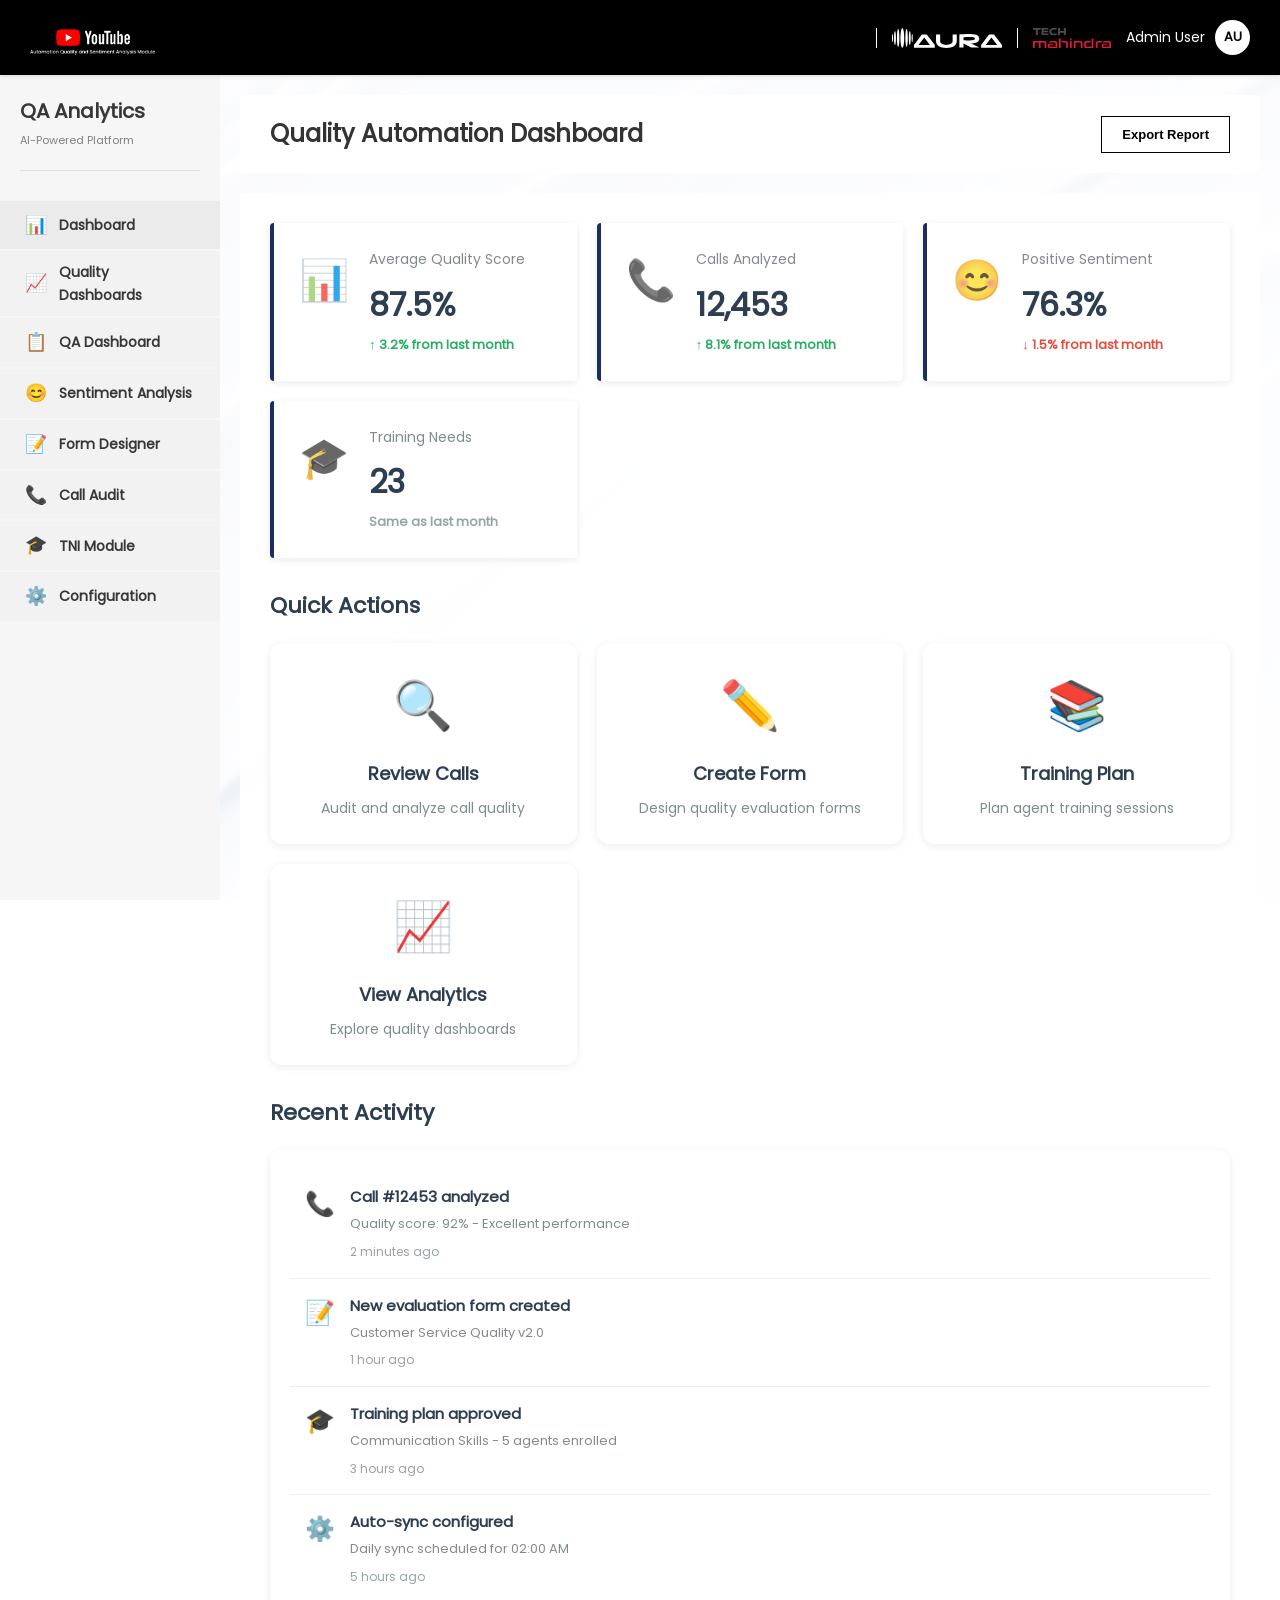
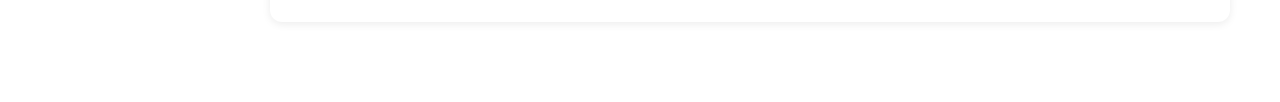
==== index.html @ 88ea4d26 "Add QA Dashboard HTML page with 4 dashboard images and update navigation Co-authored-by: livesid44 <" ====
<!DOCTYPE html>
<html lang="en">
<head>
    <meta charset="UTF-8">
    <meta name="viewport" content="width=device-width, initial-scale=1.0">
    <title>Quality Automation - AI Analytics Platform</title>
    <link rel="stylesheet" href="css/styles.css">
</head>
<body>
    <div class="container">
        <!-- Sidebar Navigation -->
        <aside class="sidebar">
            <div class="logo">
                <h2>QA Analytics</h2>
                <p>AI-Powered Platform</p>
            </div>
            <nav class="nav-menu">
                <a href="index.html" class="nav-item active">
                    <span class="icon">📊</span>
                    <span>Dashboard</span>
                </a>
                <a href="dashboards.html" class="nav-item">
                    <span class="icon">📈</span>
                    <span>Quality Dashboards</span>
                </a>
                <a href="qa-dashboard.html" class="nav-item">
                    <span class="icon">📋</span>
                    <span>QA Dashboard</span>
                </a>
                <a href="sentiment-analysis.html" class="nav-item">
                    <span class="icon">😊</span>
                    <span>Sentiment Analysis</span>
                </a>
                <a href="form-designer.html" class="nav-item">
                    <span class="icon">📝</span>
                    <span>Form Designer</span>
                </a>
                <a href="call-audit.html" class="nav-item">
                    <span class="icon">📞</span>
                    <span>Call Audit</span>
                </a>
                <a href="tni-module.html" class="nav-item">
                    <span class="icon">🎓</span>
                    <span>TNI Module</span>
                </a>
                <a href="configuration.html" class="nav-item">
                    <span class="icon">⚙️</span>
                    <span>Configuration</span>
                </a>
            </nav>
        </aside>

        <!-- Main Content -->
        <main class="main-content">
            <header class="header">
                <div class="header-left">
                    <img src="images/logo-dark.png" alt="Logo" class="sys-logo">
                </div>
                <div class="header-right">
                    <img src="images/Aura_logo.svg" alt="Aura Logo" class="micro-logo">
                    <img src="images/techmlogo.svg" alt="Tech Logo" class="micro-logo">
                    <div class="user-profile">
                        <span>Admin User</span>
                        <div class="avatar">AU</div>
                    </div>
                </div>
            </header>

            <div class="page-header">
                <h1>Quality Automation Dashboard</h1>
                <button class="btn-secondary">Export Report</button>
            </div>

            <div class="content">
                <!-- Key Metrics -->
                <div class="metrics-grid">
                    <div class="metric-card">
                        <div class="metric-icon">📊</div>
                        <div class="metric-info">
                            <h3>Average Quality Score</h3>
                            <div class="metric-value">87.5%</div>
                            <div class="metric-trend positive">↑ 3.2% from last month</div>
                        </div>
                    </div>
                    <div class="metric-card">
                        <div class="metric-icon">📞</div>
                        <div class="metric-info">
                            <h3>Calls Analyzed</h3>
                            <div class="metric-value">12,453</div>
                            <div class="metric-trend positive">↑ 8.1% from last month</div>
                        </div>
                    </div>
                    <div class="metric-card">
                        <div class="metric-icon">😊</div>
                        <div class="metric-info">
                            <h3>Positive Sentiment</h3>
                            <div class="metric-value">76.3%</div>
                            <div class="metric-trend negative">↓ 1.5% from last month</div>
                        </div>
                    </div>
                    <div class="metric-card">
                        <div class="metric-icon">🎓</div>
                        <div class="metric-info">
                            <h3>Training Needs</h3>
                            <div class="metric-value">23</div>
                            <div class="metric-trend neutral">Same as last month</div>
                        </div>
                    </div>
                </div>

                <!-- Quick Actions -->
                <div class="section">
                    <h2>Quick Actions</h2>
                    <div class="actions-grid">
                        <a href="call-audit.html" class="action-card">
                            <div class="action-icon">🔍</div>
                            <h3>Review Calls</h3>
                            <p>Audit and analyze call quality</p>
                        </a>
                        <a href="form-designer.html" class="action-card">
                            <div class="action-icon">✏️</div>
                            <h3>Create Form</h3>
                            <p>Design quality evaluation forms</p>
                        </a>
                        <a href="tni-module.html" class="action-card">
                            <div class="action-icon">📚</div>
                            <h3>Training Plan</h3>
                            <p>Plan agent training sessions</p>
                        </a>
                        <a href="dashboards.html" class="action-card">
                            <div class="action-icon">📈</div>
                            <h3>View Analytics</h3>
                            <p>Explore quality dashboards</p>
                        </a>
                    </div>
                </div>

                <!-- Recent Activity -->
                <div class="section">
                    <h2>Recent Activity</h2>
                    <div class="activity-list">
                        <div class="activity-item">
                            <div class="activity-icon">📞</div>
                            <div class="activity-content">
                                <h4>Call #12453 analyzed</h4>
                                <p>Quality score: 92% - Excellent performance</p>
                                <span class="activity-time">2 minutes ago</span>
                            </div>
                        </div>
                        <div class="activity-item">
                            <div class="activity-icon">📝</div>
                            <div class="activity-content">
                                <h4>New evaluation form created</h4>
                                <p>Customer Service Quality v2.0</p>
                                <span class="activity-time">1 hour ago</span>
                            </div>
                        </div>
                        <div class="activity-item">
                            <div class="activity-icon">🎓</div>
                            <div class="activity-content">
                                <h4>Training plan approved</h4>
                                <p>Communication Skills - 5 agents enrolled</p>
                                <span class="activity-time">3 hours ago</span>
                            </div>
                        </div>
                        <div class="activity-item">
                            <div class="activity-icon">⚙️</div>
                            <div class="activity-content">
                                <h4>Auto-sync configured</h4>
                                <p>Daily sync scheduled for 02:00 AM</p>
                                <span class="activity-time">5 hours ago</span>
                            </div>
                        </div>
                    </div>
                </div>
            </div>
        </main>
    </div>

    <script src="js/app.js"></script>
</body>
</html>
---- css/styles.css ----
/* Reset and Base Styles */
* {
    margin: 0;
    padding: 0;
    box-sizing: border-box;
}

@font-face {
    font-family: "Poppins-Regular";
    src: url("../fonts/Poppins-Regular.ttf") format("truetype");
}

@font-face {
    font-family: "Poppins-Bold";
    src: url("../fonts/Poppins-Bold.ttf") format("truetype");
}

body {
    font-family: 'Poppins-Regular', -apple-system, BlinkMacSystemFont, 'Segoe UI', Roboto, 'Helvetica Neue', Arial, sans-serif;
    background-image: url("../images/bg.png");
    background-repeat: no-repeat;
    background-attachment: fixed;
    background-position: center;
    background-size: cover;
    color: #333;
    line-height: 1.6;
    font-size: 14px;
}

/* Layout */
.container {
    display: flex;
    min-height: 100vh;
}

/* Sidebar */
.sidebar {
    width: 220px;
    background-color: #f6f6f6;
    color: #373737;
    padding: 0px;
    position: fixed;
    height: 100vh;
    overflow-y: auto;
    padding-top: 75px;
    z-index: 99;
}

.logo {
    margin: 20px 20px 30px;
    padding-bottom: 20px;
    border-bottom: 1px solid #e0e0e0;
}

.logo h2 {
    font-size: 20px;
    font-weight: 700;
    margin-bottom: 5px;
    color: #373737;
}

.logo p {
    font-size: 11px;
    color: #808080;
}

.nav-menu {
    display: flex;
    flex-direction: column;
    gap: 2px;
}

.nav-item {
    display: flex;
    align-items: center;
    gap: 12px;
    padding: 10px 25px;
    color: #373737;
    text-decoration: none;
    transition: all 0.3s ease;
    background-color: #f2f2f2;
    font-weight: bold;
    font-size: 14px;
}

.nav-item:hover {
    background-color: #ebebeb;
    color: #373737;
}

.nav-item.active {
    background-color: #ebebeb;
    color: #373737;
}

.nav-item .icon {
    font-size: 18px;
}

/* Main Content */
.main-content {
    flex: 1;
    margin-left: 220px;
    background: transparent;
    padding-top: 75px;
}

.header {
    background-color: #000000;
    padding: 15px 30px;
    box-shadow: 0px 0px 5px 0px #ccc;
    display: flex;
    justify-content: space-between;
    align-items: center;
    position: fixed;
    top: 0;
    left: 0;
    right: 0;
    z-index: 100;
}

.header-left {
    display: flex;
    align-items: center;
}

.header-right {
    display: flex;
    gap: 15px;
    align-items: center;
}

.sys-logo {
    height: 45px;
}

.micro-logo {
    height: 20px;
    border-left: 1px solid #ffffff;
    padding-left: 15px;
}

.page-header {
    padding: 20px 30px;
    background-color: rgba(255, 255, 255, 0.95);
    border-radius: 4px;
    margin: 20px 20px 0 20px;
    display: flex;
    justify-content: space-between;
    align-items: center;
}

.page-header h1 {
    font-size: 24px;
    color: #333;
    font-weight: 600;
}

.page-header-actions {
    display: flex;
    gap: 15px;
    align-items: center;
}

.user-profile {
    display: flex;
    align-items: center;
    gap: 10px;
    color: #ffffff;
}

.avatar {
    width: 35px;
    height: 35px;
    border-radius: 50%;
    background: #ffffff;
    display: flex;
    align-items: center;
    justify-content: center;
    color: #000000;
    font-weight: 600;
    font-size: 13px;
}

.content {
    padding: 30px;
    max-width: 1600px;
    background-color: rgba(255, 255, 255, 0.95);
    border-radius: 4px;
    margin: 20px;
}

/* Buttons */
.btn-primary {
    background-color: #000;
    color: #fff;
    border: 1px solid #000;
    padding: 10px 20px;
    border-radius: 0px;
    cursor: pointer;
    font-weight: 600;
    transition: all 0.3s ease;
    font-size: 13px;
}

.btn-primary:hover {
    background-color: #333;
    color: #fff;
}

.btn-secondary {
    background-color: white;
    color: #000;
    border: 1px solid #000;
    padding: 10px 20px;
    border-radius: 0px;
    cursor: pointer;
    font-weight: 600;
    transition: all 0.3s ease;
    font-size: 13px;
}

.btn-secondary:hover {
    background-color: #000;
    color: white;
}

.btn-link {
    background: none;
    border: none;
    color: #667eea;
    cursor: pointer;
    text-decoration: underline;
    font-size: 14px;
}

.btn-sm {
    padding: 6px 12px;
    font-size: 13px;
}

.btn-block {
    width: 100%;
    margin-top: 10px;
}

.btn-icon {
    background: none;
    border: none;
    cursor: pointer;
    font-size: 16px;
    padding: 5px;
}

/* Metrics Grid */
.metrics-grid {
    display: grid;
    grid-template-columns: repeat(auto-fit, minmax(250px, 1fr));
    gap: 20px;
    margin-bottom: 30px;
}

.metric-card {
    background: white;
    border-radius: 4px;
    padding: 25px;
    box-shadow: 0 2px 8px rgba(0, 0, 0, 0.08);
    display: flex;
    gap: 20px;
    transition: all 0.3s ease;
    border-left: 4px solid #1a2e61;
}

.metric-card:hover {
    transform: translateY(-3px);
    box-shadow: 0 6px 16px rgba(0, 0, 0, 0.12);
}

.metric-icon {
    font-size: 40px;
    opacity: 0.8;
}

.metric-info {
    flex: 1;
}

.metric-info h3 {
    font-size: 14px;
    color: #7f8c8d;
    margin-bottom: 8px;
    font-weight: 500;
}

.metric-value {
    font-size: 32px;
    font-weight: 700;
    color: #2c3e50;
    margin-bottom: 5px;
}

.metric-trend {
    font-size: 13px;
    font-weight: 600;
}

.metric-trend.positive {
    color: #27ae60;
}

.metric-trend.negative {
    color: #e74c3c;
}

.metric-trend.neutral {
    color: #95a5a6;
}

.metric-detail {
    font-size: 13px;
    color: #95a5a6;
}

/* Sentiment specific cards */
.metric-card.sentiment-positive {
    border-left: 4px solid #27ae60;
}

.metric-card.sentiment-neutral {
    border-left: 4px solid #95a5a6;
}

.metric-card.sentiment-negative {
    border-left: 4px solid #e74c3c;
}

/* Sections */
.section {
    margin-bottom: 30px;
}

.section h2 {
    font-size: 22px;
    color: #2c3e50;
    margin-bottom: 20px;
    font-weight: 600;
}

/* Actions Grid */
.actions-grid {
    display: grid;
    grid-template-columns: repeat(auto-fit, minmax(250px, 1fr));
    gap: 20px;
}

.action-card {
    background: white;
    border-radius: 12px;
    padding: 25px;
    text-align: center;
    box-shadow: 0 2px 8px rgba(0, 0, 0, 0.08);
    transition: all 0.3s ease;
    text-decoration: none;
    color: inherit;
}

.action-card:hover {
    transform: translateY(-5px);
    box-shadow: 0 8px 20px rgba(0, 0, 0, 0.12);
}

.action-icon {
    font-size: 48px;
    margin-bottom: 15px;
}

.action-card h3 {
    font-size: 18px;
    color: #2c3e50;
    margin-bottom: 8px;
}

.action-card p {
    font-size: 14px;
    color: #7f8c8d;
}

/* Activity List */
.activity-list {
    background: white;
    border-radius: 12px;
    padding: 20px;
    box-shadow: 0 2px 8px rgba(0, 0, 0, 0.08);
}

.activity-item {
    display: flex;
    gap: 15px;
    padding: 15px;
    border-bottom: 1px solid #ecf0f1;
}

.activity-item:last-child {
    border-bottom: none;
}

.activity-icon {
    font-size: 24px;
}

.activity-content {
    flex: 1;
}

.activity-content h4 {
    font-size: 15px;
    color: #2c3e50;
    margin-bottom: 5px;
}

.activity-content p {
    font-size: 13px;
    color: #7f8c8d;
    margin-bottom: 5px;
}

.activity-time {
    font-size: 12px;
    color: #95a5a6;
}

/* Chart Cards */
.chart-card {
    background: white;
    border-radius: 12px;
    padding: 25px;
    box-shadow: 0 2px 8px rgba(0, 0, 0, 0.08);
    margin-bottom: 20px;
}

.chart-card.full-width {
    grid-column: 1 / -1;
}

.chart-card h3 {
    font-size: 18px;
    color: #2c3e50;
    margin-bottom: 20px;
    font-weight: 600;
}

.chart-placeholder {
    min-height: 200px;
    padding: 20px;
}

.chart-info {
    text-align: center;
    color: #95a5a6;
    font-style: italic;
    padding: 40px;
}

/* Tabs */
.tabs {
    display: flex;
    gap: 10px;
    margin-bottom: 30px;
    border-bottom: 2px solid #ecf0f1;
}

.tab-btn {
    background: none;
    border: none;
    padding: 12px 24px;
    cursor: pointer;
    font-size: 15px;
    font-weight: 600;
    color: #7f8c8d;
    transition: all 0.3s ease;
    border-bottom: 3px solid transparent;
}

.tab-btn:hover {
    color: #667eea;
}

.tab-btn.active {
    color: #667eea;
    border-bottom-color: #667eea;
}

.tab-content {
    display: none;
}

.tab-content.active {
    display: block;
}

/* Dashboard Grid */
.dashboard-grid {
    display: grid;
    grid-template-columns: repeat(auto-fit, minmax(350px, 1fr));
    gap: 20px;
}

/* Score Ranges */
.score-range {
    display: flex;
    align-items: center;
    gap: 15px;
    margin-bottom: 15px;
}

.range-label {
    width: 100px;
    font-size: 14px;
    font-weight: 600;
}

.range-bar {
    background: linear-gradient(135deg, #667eea 0%, #764ba2 100%);
    height: 30px;
    border-radius: 6px;
    display: flex;
    align-items: center;
    justify-content: center;
    color: white;
    font-size: 13px;
    font-weight: 600;
    transition: width 0.5s ease;
}

/* Leaderboard */
.leaderboard {
    display: flex;
    flex-direction: column;
    gap: 12px;
}

.leader-item {
    display: flex;
    align-items: center;
    gap: 15px;
    padding: 12px;
    background: #f8f9fa;
    border-radius: 8px;
}

.rank {
    width: 35px;
    height: 35px;
    border-radius: 50%;
    background: #95a5a6;
    color: white;
    display: flex;
    align-items: center;
    justify-content: center;
    font-weight: 700;
    font-size: 14px;
}

.rank.gold {
    background: linear-gradient(135deg, #f39c12 0%, #f1c40f 100%);
}

.rank.silver {
    background: linear-gradient(135deg, #95a5a6 0%, #bdc3c7 100%);
}

.rank.bronze {
    background: linear-gradient(135deg, #cd7f32 0%, #d4955c 100%);
}

.agent-name {
    flex: 1;
    font-weight: 600;
    color: #2c3e50;
}

.score {
    font-weight: 700;
    color: #667eea;
    font-size: 16px;
}

/* Improvement List */
.improvement-list {
    display: flex;
    flex-direction: column;
    gap: 15px;
}

.improvement-item {
    padding: 12px;
    background: #f8f9fa;
    border-radius: 8px;
}

.improvement-header {
    display: flex;
    justify-content: space-between;
    align-items: center;
    margin-bottom: 8px;
}

.category {
    font-weight: 600;
    color: #2c3e50;
}

.improvement-bar {
    background: #ecf0f1;
    height: 8px;
    border-radius: 4px;
    overflow: hidden;
}

.progress {
    height: 100%;
    background: linear-gradient(135deg, #667eea 0%, #764ba2 100%);
    transition: width 0.5s ease;
}

/* Score Badges */
.score-badge {
    padding: 4px 12px;
    border-radius: 20px;
    font-size: 13px;
    font-weight: 600;
}

.score-badge.high {
    background: #d4edda;
    color: #27ae60;
}

.score-badge.medium {
    background: #fff3cd;
    color: #f39c12;
}

.score-badge.low {
    background: #f8d7da;
    color: #e74c3c;
}

/* Status Badges */
.status-badge {
    padding: 4px 12px;
    border-radius: 20px;
    font-size: 12px;
    font-weight: 600;
}

.status-badge.success {
    background: #d4edda;
    color: #27ae60;
}

.status-badge.warning {
    background: #fff3cd;
    color: #f39c12;
}

.status-badge.danger {
    background: #f8d7da;
    color: #e74c3c;
}

.status-badge.info {
    background: #d1ecf1;
    color: #3498db;
}

/* Tables */
.table-card {
    background: white;
    border-radius: 12px;
    padding: 25px;
    box-shadow: 0 2px 8px rgba(0, 0, 0, 0.08);
    overflow-x: auto;
}

.table-header {
    display: flex;
    justify-content: space-between;
    align-items: center;
    margin-bottom: 20px;
}

.table-header h3 {
    font-size: 18px;
    color: #2c3e50;
}

.data-table {
    width: 100%;
    border-collapse: collapse;
}

.data-table th {
    text-align: left;
    padding: 12px;
    background: #000;
    font-weight: 600;
    color: #fff;
    font-size: 13px;
    border-bottom: none;
}

.data-table td {
    padding: 12px;
    border-bottom: 1px solid #ecf0f1;
    font-size: 14px;
}

.data-table tr:hover {
    background: #f8f9fa;
}

/* Category Score */
.category-score {
    text-align: center;
}

.score-circle {
    width: 120px;
    height: 120px;
    border-radius: 50%;
    background: linear-gradient(135deg, #667eea 0%, #764ba2 100%);
    color: white;
    display: flex;
    align-items: center;
    justify-content: center;
    font-size: 32px;
    font-weight: 700;
    margin: 0 auto 20px;
}

.subcategories {
    list-style: none;
    text-align: left;
}

.subcategories li {
    padding: 8px 0;
    color: #7f8c8d;
    font-size: 14px;
}

/* Sentiment Badges */
.sentiment-badge {
    padding: 4px 12px;
    border-radius: 20px;
    font-size: 12px;
    font-weight: 600;
}

.sentiment-badge.positive {
    background: #d4edda;
    color: #27ae60;
}

.sentiment-badge.neutral {
    background: #e2e3e5;
    color: #6c757d;
}

.sentiment-badge.negative {
    background: #f8d7da;
    color: #e74c3c;
}

/* Emotion Grid */
.emotion-grid {
    display: grid;
    grid-template-columns: repeat(auto-fit, minmax(150px, 1fr));
    gap: 20px;
}

.emotion-card {
    background: white;
    border-radius: 12px;
    padding: 20px;
    box-shadow: 0 2px 8px rgba(0, 0, 0, 0.08);
    text-align: center;
}

.emotion-icon {
    font-size: 48px;
    margin-bottom: 10px;
}

.emotion-card h4 {
    font-size: 16px;
    color: #2c3e50;
    margin-bottom: 15px;
}

.emotion-bar {
    background: #ecf0f1;
    height: 10px;
    border-radius: 5px;
    overflow: hidden;
    margin-bottom: 10px;
}

.emotion-fill {
    height: 100%;
    background: linear-gradient(135deg, #667eea 0%, #764ba2 100%);
    transition: width 0.5s ease;
}

.emotion-percent {
    font-size: 14px;
    font-weight: 600;
    color: #667eea;
}

/* Emotion Tags */
.emotion-tag {
    display: inline-block;
    padding: 4px 10px;
    background: #f8f9fa;
    border-radius: 15px;
    font-size: 12px;
    margin-right: 5px;
    margin-bottom: 5px;
}

/* Insights Grid */
.insights-grid {
    display: grid;
    grid-template-columns: repeat(auto-fit, minmax(300px, 1fr));
    gap: 20px;
}

.insight-card {
    background: white;
    border-radius: 12px;
    padding: 20px;
    box-shadow: 0 2px 8px rgba(0, 0, 0, 0.08);
}

.insight-header {
    display: flex;
    align-items: center;
    gap: 10px;
    margin-bottom: 15px;
}

.insight-icon {
    font-size: 28px;
}

.insight-card h4 {
    font-size: 16px;
    color: #2c3e50;
}

.insight-card p {
    font-size: 14px;
    color: #7f8c8d;
    margin-bottom: 15px;
}

/* Form Designer Layout */
.form-designer-layout {
    display: grid;
    grid-template-columns: 250px 1fr 280px;
    gap: 20px;
}

/* Form Library */
.form-library {
    background: white;
    border-radius: 12px;
    padding: 20px;
    box-shadow: 0 2px 8px rgba(0, 0, 0, 0.08);
    height: fit-content;
}

.form-library h3 {
    font-size: 18px;
    color: #2c3e50;
    margin-bottom: 15px;
}

.search-box input {
    width: 100%;
    padding: 10px;
    border: 1px solid #ddd;
    border-radius: 6px;
    margin-bottom: 15px;
}

.form-list {
    display: flex;
    flex-direction: column;
    gap: 10px;
    margin-bottom: 15px;
}

.form-item {
    padding: 12px;
    background: #f8f9fa;
    border-radius: 8px;
    cursor: pointer;
    transition: all 0.3s ease;
}

.form-item:hover {
    background: #e9ecef;
}

.form-item.active {
    background: #e7f3ff;
    border-left: 3px solid #667eea;
}

.form-item h4 {
    font-size: 14px;
    color: #2c3e50;
    margin-bottom: 5px;
}

.form-item p {
    font-size: 12px;
    color: #7f8c8d;
    margin-bottom: 8px;
}

/* Form Canvas */
.form-canvas {
    background: white;
    border-radius: 12px;
    padding: 30px;
    box-shadow: 0 2px 8px rgba(0, 0, 0, 0.08);
}

.form-header-section {
    margin-bottom: 30px;
    padding-bottom: 20px;
    border-bottom: 2px solid #ecf0f1;
}

.form-title-input {
    width: 100%;
    font-size: 24px;
    font-weight: 700;
    border: none;
    border-bottom: 2px solid transparent;
    padding: 10px 0;
    margin-bottom: 15px;
}

.form-title-input:focus {
    outline: none;
    border-bottom-color: #667eea;
}

.form-description-input {
    width: 100%;
    font-size: 14px;
    border: none;
    border-bottom: 2px solid transparent;
    padding: 10px 0;
    resize: vertical;
    min-height: 60px;
}

.form-description-input:focus {
    outline: none;
    border-bottom-color: #667eea;
}

/* Form Sections */
.form-sections {
    display: flex;
    flex-direction: column;
    gap: 25px;
}

.form-section {
    border: 2px solid #ecf0f1;
    border-radius: 8px;
    padding: 20px;
    background: #fafbfc;
}

.section-header {
    display: flex;
    justify-content: space-between;
    align-items: center;
    margin-bottom: 15px;
}

.section-title {
    font-size: 18px;
    font-weight: 600;
    border: none;
    background: none;
    flex: 1;
}

.section-title:focus {
    outline: none;
}

.section-actions {
    display: flex;
    gap: 5px;
}

.section-weight {
    margin-bottom: 15px;
    font-size: 14px;
}

.section-weight input {
    width: 60px;
    padding: 4px;
    border: 1px solid #ddd;
    border-radius: 4px;
}

/* Form Fields */
.form-fields {
    display: flex;
    flex-direction: column;
    gap: 15px;
}

.form-field {
    background: white;
    border: 1px solid #ddd;
    border-radius: 6px;
    padding: 15px;
}

.field-header {
    display: flex;
    align-items: center;
    gap: 10px;
    margin-bottom: 10px;
}

.field-type-badge {
    padding: 3px 10px;
    background: #667eea;
    color: white;
    border-radius: 12px;
    font-size: 11px;
    font-weight: 600;
}

.field-label {
    font-size: 14px;
    font-weight: 600;
    color: #2c3e50;
    margin-bottom: 8px;
    display: block;
}

.rating-preview {
    color: #f39c12;
    font-size: 18px;
    margin-bottom: 8px;
}

.field-weight {
    font-size: 12px;
    color: #7f8c8d;
}

/* Properties Panel */
.properties-panel {
    background: white;
    border-radius: 12px;
    padding: 20px;
    box-shadow: 0 2px 8px rgba(0, 0, 0, 0.08);
    height: fit-content;
}

.properties-panel h3 {
    font-size: 18px;
    color: #2c3e50;
    margin-bottom: 20px;
}

.property-group {
    margin-bottom: 20px;
}

.property-group label {
    display: block;
    font-size: 13px;
    font-weight: 600;
    color: #2c3e50;
    margin-bottom: 8px;
}

.form-control {
    width: 100%;
    padding: 10px;
    border: 1px solid #ddd;
    border-radius: 6px;
    font-size: 14px;
}

.form-control:focus {
    outline: none;
    border-color: #667eea;
}

.checkbox-label {
    display: flex;
    align-items: center;
    gap: 8px;
    font-weight: normal !important;
}

.property-actions {
    display: flex;
    flex-direction: column;
    gap: 10px;
}

/* Filters Bar */
.filters-bar {
    background: white;
    border-radius: 12px;
    padding: 20px;
    margin-bottom: 20px;
    box-shadow: 0 2px 8px rgba(0, 0, 0, 0.08);
    display: flex;
    align-items: center;
    gap: 15px;
    flex-wrap: wrap;
}

.filter-group {
    display: flex;
    align-items: center;
    gap: 10px;
}

.filter-group label {
    font-size: 14px;
    font-weight: 600;
    color: #2c3e50;
}

.filter-select {
    padding: 8px 12px;
    border: 1px solid #ddd;
    border-radius: 6px;
    font-size: 14px;
}

.filter-input {
    padding: 8px 12px;
    border: 1px solid #ddd;
    border-radius: 6px;
    font-size: 14px;
}

.search-input {
    padding: 10px 15px;
    border: 1px solid #ddd;
    border-radius: 6px;
    font-size: 14px;
    width: 300px;
}

/* Call Row */
.call-row.flagged {
    background: #fff3cd;
}

.bulk-actions {
    display: flex;
    align-items: center;
    gap: 10px;
}

/* Modal */
.modal {
    display: none;
    position: fixed;
    top: 0;
    left: 0;
    width: 100%;
    height: 100%;
    background: rgba(0, 0, 0, 0.5);
    z-index: 1000;
    align-items: center;
    justify-content: center;
}

.modal.active {
    display: flex;
}

.modal-content {
    background: white;
    border-radius: 12px;
    width: 90%;
    max-width: 900px;
    max-height: 90vh;
    overflow-y: auto;
    box-shadow: 0 10px 40px rgba(0, 0, 0, 0.3);
}

.modal-header {
    padding: 20px 30px;
    border-bottom: 1px solid #ecf0f1;
    display: flex;
    justify-content: space-between;
    align-items: center;
}

.modal-header h2 {
    font-size: 22px;
    color: #2c3e50;
}

.modal-close {
    background: none;
    border: none;
    font-size: 32px;
    cursor: pointer;
    color: #95a5a6;
}

.modal-close:hover {
    color: #2c3e50;
}

.modal-body {
    padding: 30px;
}

.modal-footer {
    padding: 20px 30px;
    border-top: 1px solid #ecf0f1;
    display: flex;
    justify-content: flex-end;
    gap: 15px;
}

/* Transcript */
.transcript-info {
    background: #f8f9fa;
    border-radius: 8px;
    padding: 20px;
    margin-bottom: 30px;
}

.info-grid {
    display: grid;
    grid-template-columns: repeat(auto-fit, minmax(200px, 1fr));
    gap: 15px;
}

.info-item {
    font-size: 14px;
}

.info-item strong {
    color: #2c3e50;
}

.transcript-content {
    display: flex;
    flex-direction: column;
    gap: 20px;
    margin-bottom: 30px;
}

.transcript-line {
    padding: 15px;
    border-radius: 8px;
}

.transcript-line.agent {
    background: #e7f3ff;
    border-left: 4px solid #667eea;
}

.transcript-line.customer {
    background: #f8f9fa;
    border-left: 4px solid #95a5a6;
}

.speaker {
    display: flex;
    justify-content: space-between;
    align-items: center;
    margin-bottom: 10px;
}

.speaker-badge {
    padding: 4px 12px;
    border-radius: 15px;
    font-size: 12px;
    font-weight: 600;
}

.speaker-badge.agent {
    background: #667eea;
    color: white;
}

.speaker-badge.customer {
    background: #95a5a6;
    color: white;
}

.timestamp {
    font-size: 12px;
    color: #7f8c8d;
}

.message {
    font-size: 14px;
    color: #2c3e50;
    line-height: 1.6;
    margin-bottom: 10px;
}

.ai-analysis {
    display: flex;
    flex-wrap: wrap;
    gap: 8px;
}

.analysis-tag {
    padding: 4px 10px;
    border-radius: 12px;
    font-size: 11px;
    font-weight: 600;
}

.analysis-tag.positive {
    background: #d4edda;
    color: #27ae60;
}

.sentiment-indicator {
    display: flex;
    gap: 8px;
}

.transcript-summary {
    background: #f8f9fa;
    border-radius: 8px;
    padding: 20px;
}

.transcript-summary h4 {
    font-size: 16px;
    color: #2c3e50;
    margin-bottom: 15px;
}

.summary-grid {
    display: grid;
    grid-template-columns: 1fr 1fr;
    gap: 20px;
}

.summary-item ul {
    margin-left: 20px;
    margin-top: 10px;
}

.summary-item li {
    font-size: 13px;
    color: #7f8c8d;
    margin-bottom: 5px;
}

/* TNI Specific */
.priority-high {
    border-left: 3px solid #e74c3c;
}

.priority-medium {
    border-left: 3px solid #f39c12;
}

.priority-low {
    border-left: 3px solid #3498db;
}

.gap-high {
    color: #e74c3c;
    font-weight: 700;
}

.gap-medium {
    color: #f39c12;
    font-weight: 700;
}

.gap-low {
    color: #3498db;
    font-weight: 700;
}

.priority-badge {
    padding: 4px 12px;
    border-radius: 20px;
    font-size: 12px;
    font-weight: 600;
}

.priority-badge.high {
    background: #f8d7da;
    color: #e74c3c;
}

.priority-badge.medium {
    background: #fff3cd;
    color: #f39c12;
}

.priority-badge.low {
    background: #d1ecf1;
    color: #3498db;
}

/* Action Plans */
.action-plans-grid {
    display: grid;
    grid-template-columns: repeat(auto-fit, minmax(350px, 1fr));
    gap: 20px;
}

.action-plan-card {
    background: white;
    border-radius: 12px;
    padding: 20px;
    box-shadow: 0 2px 8px rgba(0, 0, 0, 0.08);
}

.plan-header {
    display: flex;
    justify-content: space-between;
    align-items: center;
    margin-bottom: 20px;
}

.plan-header h3 {
    font-size: 18px;
    color: #2c3e50;
}

.plan-details {
    margin-bottom: 20px;
}

.plan-info {
    margin-bottom: 12px;
    font-size: 14px;
}

.plan-info strong {
    color: #2c3e50;
}

.progress-bar {
    background: #ecf0f1;
    height: 10px;
    border-radius: 5px;
    overflow: hidden;
    margin: 8px 0;
}

.progress-fill {
    height: 100%;
    background: linear-gradient(135deg, #667eea 0%, #764ba2 100%);
    transition: width 0.5s ease;
}

.progress-text {
    font-size: 13px;
    color: #667eea;
    font-weight: 600;
}

.plan-activities h4 {
    font-size: 15px;
    color: #2c3e50;
    margin-bottom: 10px;
}

.plan-activities ul {
    margin-left: 20px;
    margin-bottom: 20px;
}

.plan-activities li {
    font-size: 13px;
    color: #7f8c8d;
    margin-bottom: 8px;
}

.plan-actions {
    display: flex;
    gap: 10px;
    flex-wrap: wrap;
}

.improvement-positive {
    color: #27ae60;
    font-weight: 700;
}

/* Create Plan Card */
.create-plan-card {
    background: white;
    border-radius: 12px;
    padding: 30px;
    box-shadow: 0 2px 8px rgba(0, 0, 0, 0.08);
}

.create-plan-card h3 {
    font-size: 20px;
    color: #2c3e50;
    margin-bottom: 20px;
}

.training-plan-form {
    display: flex;
    flex-direction: column;
    gap: 20px;
}

.form-row {
    display: grid;
    grid-template-columns: 1fr 1fr;
    gap: 20px;
}

.form-group {
    display: flex;
    flex-direction: column;
}

.form-group label {
    font-size: 14px;
    font-weight: 600;
    color: #2c3e50;
    margin-bottom: 8px;
}

.form-group small {
    font-size: 12px;
    color: #7f8c8d;
    margin-top: 5px;
}

.form-actions {
    display: flex;
    gap: 15px;
    justify-content: flex-end;
}

/* Configuration */
.config-section {
    max-width: 1200px;
}

.section-description {
    font-size: 14px;
    color: #7f8c8d;
    margin-bottom: 30px;
}

.config-card {
    background: white;
    border-radius: 12px;
    padding: 25px;
    margin-bottom: 20px;
    box-shadow: 0 2px 8px rgba(0, 0, 0, 0.08);
}

.config-header {
    display: flex;
    justify-content: space-between;
    align-items: center;
    margin-bottom: 20px;
}

.config-header h3 {
    font-size: 18px;
    color: #2c3e50;
}

.config-form {
    display: flex;
    flex-direction: column;
    gap: 20px;
}

/* Toggle Switch */
.toggle-switch {
    position: relative;
    display: inline-block;
    width: 50px;
    height: 24px;
}

.toggle-switch input {
    opacity: 0;
    width: 0;
    height: 0;
}

.toggle-slider {
    position: absolute;
    cursor: pointer;
    top: 0;
    left: 0;
    right: 0;
    bottom: 0;
    background-color: #ccc;
    transition: 0.4s;
    border-radius: 24px;
}

.toggle-slider:before {
    position: absolute;
    content: "";
    height: 18px;
    width: 18px;
    left: 3px;
    bottom: 3px;
    background-color: white;
    transition: 0.4s;
    border-radius: 50%;
}

input:checked + .toggle-slider {
    background-color: #667eea;
}

input:checked + .toggle-slider:before {
    transform: translateX(26px);
}

/* Data Sources */
.data-sources-list {
    display: flex;
    flex-direction: column;
    gap: 15px;
}

.source-item {
    display: flex;
    justify-content: space-between;
    align-items: center;
    padding: 15px;
    background: #f8f9fa;
    border-radius: 8px;
}

.source-info h4 {
    font-size: 15px;
    color: #2c3e50;
    margin-bottom: 5px;
}

.source-info p {
    font-size: 13px;
    color: #7f8c8d;
}

.source-status {
    display: flex;
    align-items: center;
    gap: 15px;
}

/* Integrations Grid */
.integrations-grid {
    display: grid;
    grid-template-columns: repeat(auto-fit, minmax(250px, 1fr));
    gap: 20px;
}

.integration-card {
    background: white;
    border: 2px solid #ecf0f1;
    border-radius: 12px;
    padding: 25px;
    text-align: center;
    transition: all 0.3s ease;
}

.integration-card:hover {
    border-color: #667eea;
    transform: translateY(-5px);
}

.integration-icon {
    font-size: 48px;
    margin-bottom: 15px;
}

.integration-card h3 {
    font-size: 16px;
    color: #2c3e50;
    margin-bottom: 10px;
}

.integration-card p {
    font-size: 13px;
    color: #7f8c8d;
    margin-bottom: 15px;
}

/* Range Slider */
.range-slider {
    width: 100%;
    height: 6px;
    border-radius: 3px;
    background: #ecf0f1;
    outline: none;
    -webkit-appearance: none;
}

.range-slider::-webkit-slider-thumb {
    -webkit-appearance: none;
    appearance: none;
    width: 18px;
    height: 18px;
    border-radius: 50%;
    background: #667eea;
    cursor: pointer;
}

.range-slider::-moz-range-thumb {
    width: 18px;
    height: 18px;
    border-radius: 50%;
    background: #667eea;
    cursor: pointer;
}

.range-value {
    font-weight: 600;
    color: #667eea;
    margin-left: 10px;
}

/* Recipients List */
.recipients-list {
    display: flex;
    flex-direction: column;
    gap: 12px;
}

.recipient-item {
    display: flex;
    justify-content: space-between;
    align-items: center;
    padding: 12px;
    background: #f8f9fa;
    border-radius: 8px;
}

.recipient-info {
    display: flex;
    align-items: center;
    gap: 10px;
}

.role-badge {
    padding: 3px 10px;
    background: #667eea;
    color: white;
    border-radius: 12px;
    font-size: 11px;
    font-weight: 600;
}

.role-badge.admin {
    background: #e74c3c;
}

.role-badge.manager {
    background: #f39c12;
}

.role-badge.analyst {
    background: #3498db;
}

.add-recipient {
    display: flex;
    gap: 10px;
    margin-top: 10px;
}

/* Manual Sync Panel */
.manual-sync-panel {
    text-align: center;
    padding: 20px;
}

.manual-sync-panel p {
    margin-bottom: 15px;
    color: #7f8c8d;
}

.last-sync {
    font-size: 13px;
    color: #95a5a6;
}

/* Table Pagination */
.table-pagination {
    display: flex;
    justify-content: center;
    align-items: center;
    gap: 15px;
    margin-top: 20px;
}

.pagination-info {
    font-size: 14px;
    color: #7f8c8d;
}

/* Chart Legend */
.chart-legend {
    display: flex;
    gap: 20px;
    justify-content: center;
    margin-bottom: 20px;
}

.legend-item {
    display: flex;
    align-items: center;
    gap: 8px;
    font-size: 13px;
}

.dot {
    width: 12px;
    height: 12px;
    border-radius: 50%;
}

.dot.blue {
    background: #667eea;
}

.dot.green {
    background: #27ae60;
}

.dot.gray {
    background: #95a5a6;
}

.dot.red {
    background: #e74c3c;
}

/* Responsive Design */
@media (max-width: 1024px) {
    .sidebar {
        width: 220px;
    }
    
    .main-content {
        margin-left: 220px;
    }
    
    .form-designer-layout {
        grid-template-columns: 1fr;
    }
    
    .properties-panel {
        order: -1;
    }
}

@media (max-width: 768px) {
    .sidebar {
        position: fixed;
        left: -260px;
        transition: left 0.3s ease;
        z-index: 1000;
    }
    
    .sidebar.active {
        left: 0;
    }
    
    .main-content {
        margin-left: 0;
    }
    
    .header {
        flex-direction: column;
        gap: 15px;
        align-items: flex-start;
    }
    
    .header-actions {
        width: 100%;
        flex-wrap: wrap;
    }
    
    .metrics-grid {
        grid-template-columns: 1fr;
    }
    
    .dashboard-grid {
        grid-template-columns: 1fr;
    }
    
    .form-row {
        grid-template-columns: 1fr;
    }
    
    .filters-bar {
        flex-direction: column;
        align-items: flex-start;
    }
    
    .search-input {
        width: 100%;
    }
}
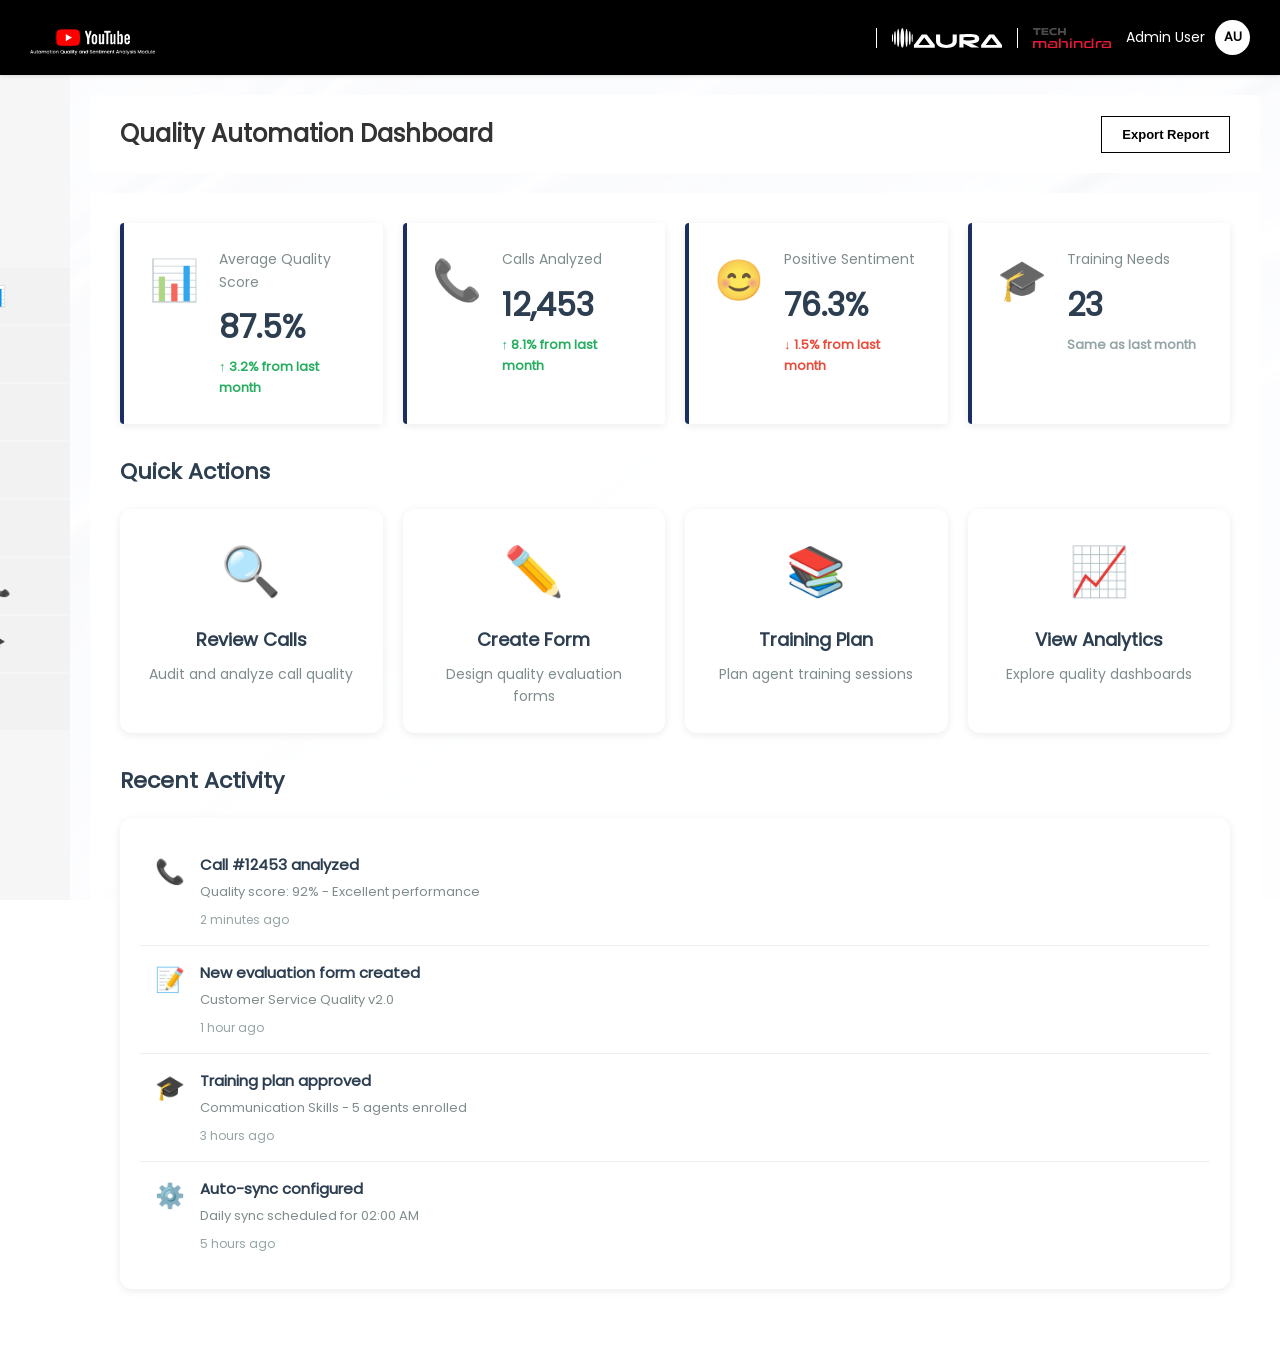
==== commit fd48a412: "Optimize layout and navigation: icon-only sidebar with hover expand and better zoom Co-authored-by: " ====
--- a/index.html
+++ b/index.html
@@ -15,35 +15,35 @@
                 <p>AI-Powered Platform</p>
             </div>
             <nav class="nav-menu">
-                <a href="index.html" class="nav-item active">
+                <a href="index.html" class="nav-item" title="Dashboard active">
                     <span class="icon">📊</span>
                     <span>Dashboard</span>
                 </a>
-                <a href="dashboards.html" class="nav-item">
+                <a href="dashboards.html" class="nav-item" title="Quality Dashboards">
                     <span class="icon">📈</span>
                     <span>Quality Dashboards</span>
                 </a>
-                <a href="qa-dashboard.html" class="nav-item">
+                <a href="qa-dashboard.html" class="nav-item" title="CSO Dashboard">
                     <span class="icon">📋</span>
                     <span>QA Dashboard</span>
                 </a>
-                <a href="sentiment-analysis.html" class="nav-item">
+                <a href="sentiment-analysis.html" class="nav-item" title="Sentiment Analysis">
                     <span class="icon">😊</span>
                     <span>Sentiment Analysis</span>
                 </a>
-                <a href="form-designer.html" class="nav-item">
+                <a href="form-designer.html" class="nav-item" title="Form Designer">
                     <span class="icon">📝</span>
                     <span>Form Designer</span>
                 </a>
-                <a href="call-audit.html" class="nav-item">
+                <a href="call-audit.html" class="nav-item" title="Call Audit">
                     <span class="icon">📞</span>
                     <span>Call Audit</span>
                 </a>
-                <a href="tni-module.html" class="nav-item">
+                <a href="tni-module.html" class="nav-item" title="TNI Module">
                     <span class="icon">🎓</span>
                     <span>TNI Module</span>
                 </a>
-                <a href="configuration.html" class="nav-item">
+                <a href="configuration.html" class="nav-item" title="Configuration">
                     <span class="icon">⚙️</span>
                     <span>Configuration</span>
                 </a>
--- a/css/styles.css
+++ b/css/styles.css
@@ -35,7 +35,7 @@
 
 /* Sidebar */
 .sidebar {
-    width: 220px;
+    width: 70px;
     background-color: #f6f6f6;
     color: #373737;
     padding: 0px;
@@ -44,12 +44,23 @@
     overflow-y: auto;
     padding-top: 75px;
     z-index: 99;
+    transition: width 0.3s ease;
+}
+
+.sidebar:hover {
+    width: 220px;
 }
 
 .logo {
     margin: 20px 20px 30px;
     padding-bottom: 20px;
     border-bottom: 1px solid #e0e0e0;
+    opacity: 0;
+    transition: opacity 0.3s ease;
+}
+
+.sidebar:hover .logo {
+    opacity: 1;
 }
 
 .logo h2 {
@@ -74,33 +85,51 @@
     display: flex;
     align-items: center;
     gap: 12px;
-    padding: 10px 25px;
+    padding: 12px 15px;
     color: #373737;
     text-decoration: none;
     transition: all 0.3s ease;
     background-color: #f2f2f2;
     font-weight: bold;
     font-size: 14px;
+    justify-content: center;
+}
+
+.sidebar:hover .nav-item {
+    justify-content: flex-start;
+    padding: 12px 25px;
 }
 
 .nav-item:hover {
-    background-color: #ebebeb;
-    color: #373737;
+    background-color: #667eea;
+    color: #ffffff;
 }
 
 .nav-item.active {
-    background-color: #ebebeb;
-    color: #373737;
+    background-color: #667eea;
+    color: #ffffff;
 }
 
 .nav-item .icon {
-    font-size: 18px;
+    font-size: 20px;
+    min-width: 20px;
+    text-align: center;
+}
+
+.nav-item span:not(.icon) {
+    opacity: 0;
+    white-space: nowrap;
+    transition: opacity 0.3s ease;
+}
+
+.sidebar:hover .nav-item span:not(.icon) {
+    opacity: 1;
 }
 
 /* Main Content */
 .main-content {
     flex: 1;
-    margin-left: 220px;
+    margin-left: 70px;
     background: transparent;
     padding-top: 75px;
 }
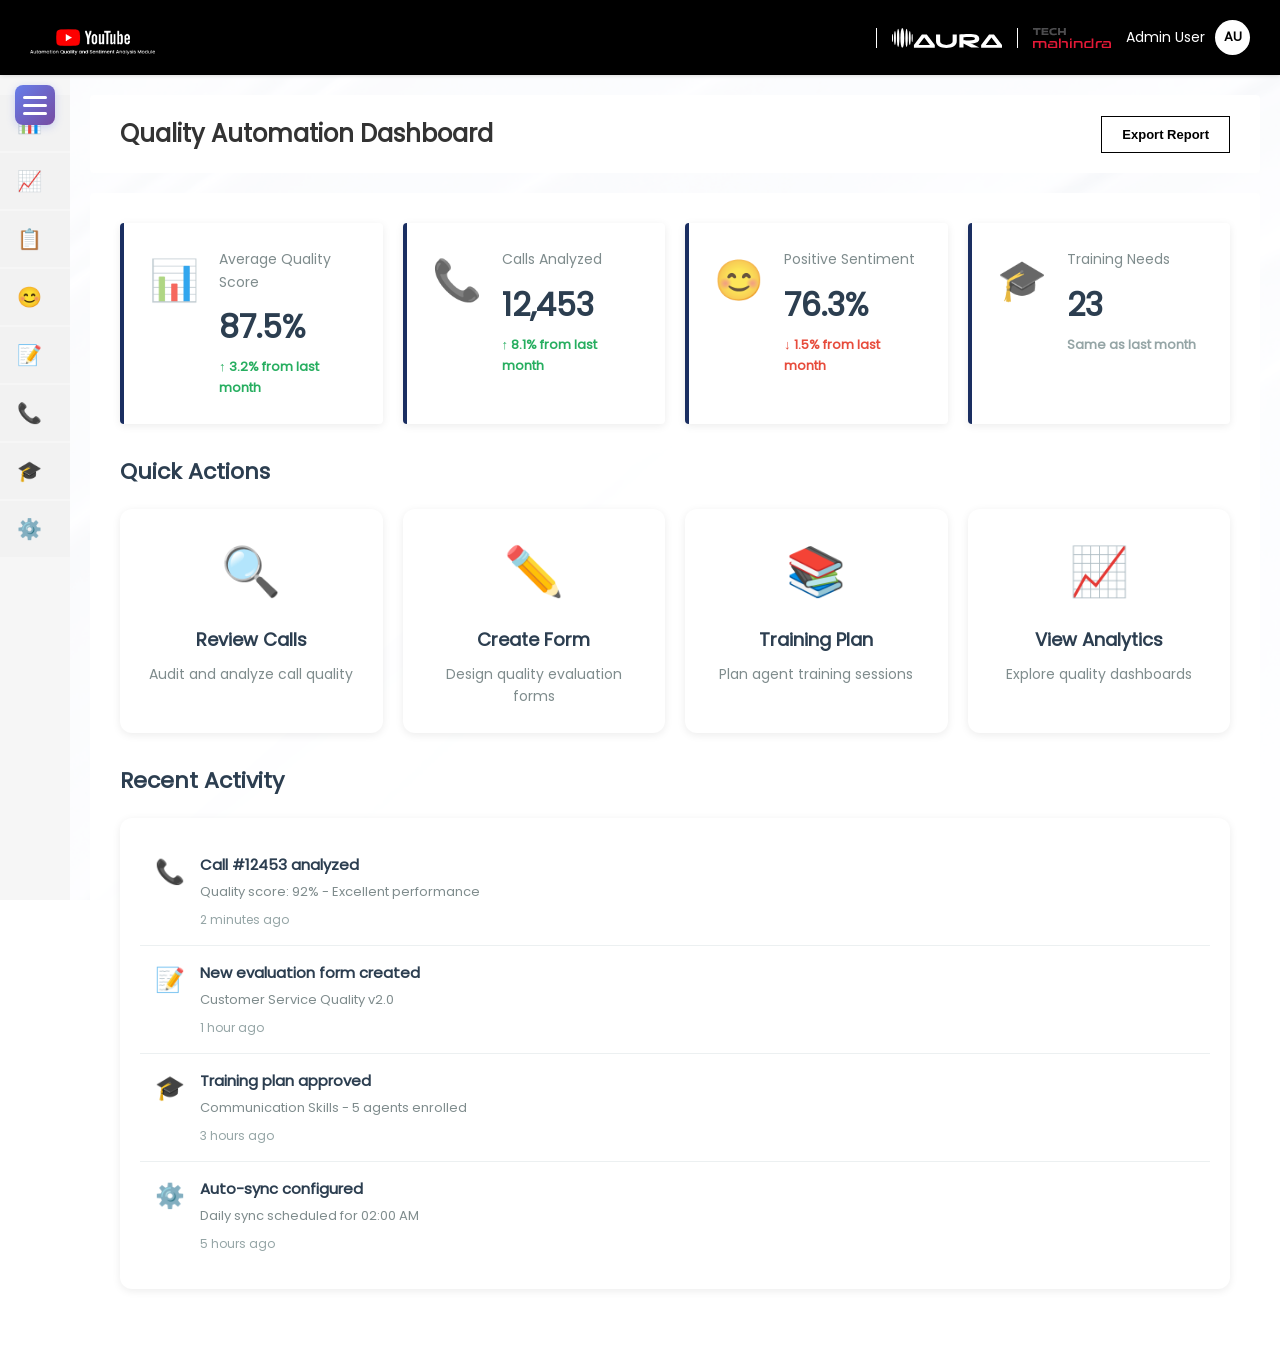
==== commit e9e4a7d2: "Add enterprise-class hamburger menu navigation and remove logo section Co-authored-by: livesid44 <16" ====
--- a/index.html
+++ b/index.html
@@ -7,14 +7,17 @@
     <link rel="stylesheet" href="css/styles.css">
 </head>
 <body>
+    <!-- Hamburger Menu Button -->
+    <button class="hamburger-menu" onclick="toggleSidebar()" aria-label="Toggle Menu">
+        <span></span>
+        <span></span>
+        <span></span>
+    </button>
+
     <div class="container">
         <!-- Sidebar Navigation -->
-        <aside class="sidebar">
-            <div class="logo">
-                <h2>QA Analytics</h2>
-                <p>AI-Powered Platform</p>
-            </div>
-            <nav class="nav-menu">
+        <aside class="sidebar" id="sidebar">
+<nav class="nav-menu">
                 <a href="index.html" class="nav-item" title="Dashboard active">
                     <span class="icon">📊</span>
                     <span>Dashboard</span>
@@ -178,5 +181,29 @@
     </div>
 
     <script src="js/app.js"></script>
+
+
+    <script>
+
+
+        function toggleSidebar() {
+
+
+            const sidebar = document.getElementById('sidebar');
+
+
+            const hamburger = document.querySelector('.hamburger-menu');
+
+
+            sidebar.classList.toggle('expanded');
+
+
+            hamburger.classList.toggle('active');
+
+
+        }
+
+
+    </script>
 </body>
 </html>
--- a/css/styles.css
+++ b/css/styles.css
@@ -47,38 +47,67 @@
     transition: width 0.3s ease;
 }
 
-.sidebar:hover {
+.sidebar.expanded {
     width: 220px;
 }
 
+/* Hamburger Menu Button */
+.hamburger-menu {
+    position: fixed;
+    top: 85px;
+    left: 15px;
+    width: 40px;
+    height: 40px;
+    background: linear-gradient(135deg, #667eea 0%, #764ba2 100%);
+    border: none;
+    border-radius: 8px;
+    cursor: pointer;
+    z-index: 100;
+    display: flex;
+    flex-direction: column;
+    justify-content: center;
+    align-items: center;
+    gap: 5px;
+    padding: 8px;
+    box-shadow: 0 2px 8px rgba(102, 126, 234, 0.3);
+    transition: all 0.3s ease;
+}
+
+.hamburger-menu:hover {
+    transform: scale(1.05);
+    box-shadow: 0 4px 12px rgba(102, 126, 234, 0.5);
+}
+
+.hamburger-menu span {
+    width: 24px;
+    height: 3px;
+    background-color: white;
+    border-radius: 2px;
+    transition: all 0.3s ease;
+}
+
+.hamburger-menu.active span:nth-child(1) {
+    transform: rotate(45deg) translate(7px, 7px);
+}
+
+.hamburger-menu.active span:nth-child(2) {
+    opacity: 0;
+}
+
+.hamburger-menu.active span:nth-child(3) {
+    transform: rotate(-45deg) translate(7px, -7px);
+}
+
+/* Remove logo section */
 .logo {
-    margin: 20px 20px 30px;
-    padding-bottom: 20px;
-    border-bottom: 1px solid #e0e0e0;
-    opacity: 0;
-    transition: opacity 0.3s ease;
-}
-
-.sidebar:hover .logo {
-    opacity: 1;
-}
-
-.logo h2 {
-    font-size: 20px;
-    font-weight: 700;
-    margin-bottom: 5px;
-    color: #373737;
-}
-
-.logo p {
-    font-size: 11px;
-    color: #808080;
+    display: none;
 }
 
 .nav-menu {
     display: flex;
     flex-direction: column;
     gap: 2px;
+    margin-top: 20px;
 }
 
 .nav-item {
@@ -95,7 +124,7 @@
     justify-content: center;
 }
 
-.sidebar:hover .nav-item {
+.sidebar.expanded .nav-item {
     justify-content: flex-start;
     padding: 12px 25px;
 }
@@ -120,10 +149,13 @@
     opacity: 0;
     white-space: nowrap;
     transition: opacity 0.3s ease;
-}
-
-.sidebar:hover .nav-item span:not(.icon) {
+    max-width: 0;
+    overflow: hidden;
+}
+
+.sidebar.expanded .nav-item span:not(.icon) {
     opacity: 1;
+    max-width: 200px;
 }
 
 /* Main Content */
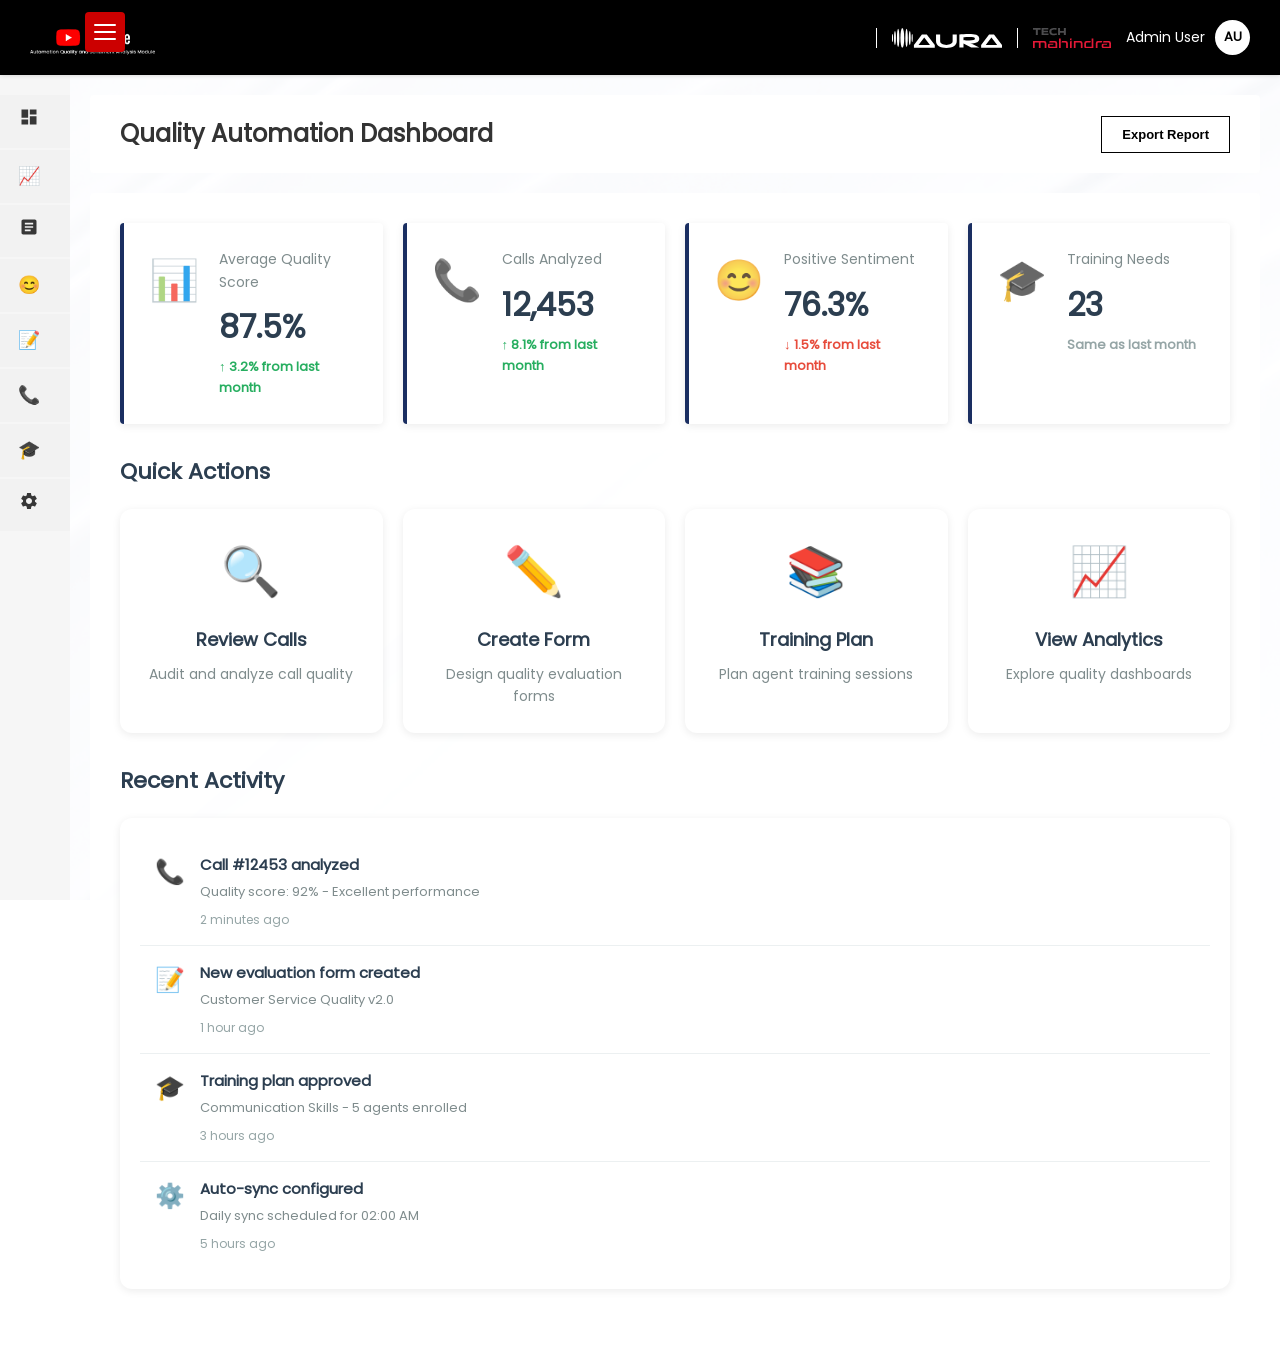
==== commit 56213b9c: "Move hamburger to header, replace emojis with professional SVG icons, change purple to YouTube red t" ====
--- a/index.html
+++ b/index.html
@@ -19,7 +19,9 @@
         <aside class="sidebar" id="sidebar">
 <nav class="nav-menu">
                 <a href="index.html" class="nav-item" title="Dashboard active">
-                    <span class="icon">📊</span>
+                    <span class="icon">
+                        <svg xmlns="http://www.w3.org/2000/svg" viewBox="0 0 24 24"><path d="M3 13h8V3H3v10zm0 8h8v-6H3v6zm10 0h8V11h-8v10zm0-18v6h8V3h-8z"/></svg>
+                    </span>
                     <span>Dashboard</span>
                 </a>
                 <a href="dashboards.html" class="nav-item" title="Quality Dashboards">
@@ -27,7 +29,9 @@
                     <span>Quality Dashboards</span>
                 </a>
                 <a href="qa-dashboard.html" class="nav-item" title="CSO Dashboard">
-                    <span class="icon">📋</span>
+                    <span class="icon">
+                        <svg xmlns="http://www.w3.org/2000/svg" viewBox="0 0 24 24"><path d="M19 3H5c-1.1 0-2 .9-2 2v14c0 1.1.9 2 2 2h14c1.1 0 2-.9 2-2V5c0-1.1-.9-2-2-2zm-5 14H7v-2h7v2zm3-4H7v-2h10v2zm0-4H7V7h10v2z"/></svg>
+                    </span>
                     <span>QA Dashboard</span>
                 </a>
                 <a href="sentiment-analysis.html" class="nav-item" title="Sentiment Analysis">
@@ -47,7 +51,9 @@
                     <span>TNI Module</span>
                 </a>
                 <a href="configuration.html" class="nav-item" title="Configuration">
-                    <span class="icon">⚙️</span>
+                    <span class="icon">
+                        <svg xmlns="http://www.w3.org/2000/svg" viewBox="0 0 24 24"><path d="M19.14 12.94c.04-.3.06-.61.06-.94 0-.32-.02-.64-.07-.94l2.03-1.58c.18-.14.23-.41.12-.61l-1.92-3.32c-.12-.22-.37-.29-.59-.22l-2.39.96c-.5-.38-1.03-.7-1.62-.94L14.4 2.81c-.04-.24-.24-.41-.48-.41h-3.84c-.24 0-.43.17-.47.41l-.36 2.54c-.59.24-1.13.57-1.62.94l-2.39-.96c-.22-.08-.47 0-.59.22L2.74 8.87c-.12.21-.08.47.12.61l2.03 1.58c-.05.3-.09.63-.09.94s.02.64.07.94l-2.03 1.58c-.18.14-.23.41-.12.61l1.92 3.32c.12.22.37.29.59.22l2.39-.96c.5.38 1.03.7 1.62.94l.36 2.54c.05.24.24.41.48.41h3.84c.24 0 .44-.17.47-.41l.36-2.54c.59-.24 1.13-.56 1.62-.94l2.39.96c.22.08.47 0 .59-.22l1.92-3.32c.12-.22.07-.47-.12-.61l-2.01-1.58zM12 15.6c-1.98 0-3.6-1.62-3.6-3.6s1.62-3.6 3.6-3.6 3.6 1.62 3.6 3.6-1.62 3.6-3.6 3.6z"/></svg>
+                    </span>
                     <span>Configuration</span>
                 </a>
             </nav>
--- a/css/styles.css
+++ b/css/styles.css
@@ -54,40 +54,40 @@
 /* Hamburger Menu Button */
 .hamburger-menu {
     position: fixed;
-    top: 85px;
-    left: 15px;
+    top: 12px;
+    left: 85px;
     width: 40px;
     height: 40px;
-    background: linear-gradient(135deg, #667eea 0%, #764ba2 100%);
+    background: #CC0000;
     border: none;
-    border-radius: 8px;
+    border-radius: 4px;
     cursor: pointer;
-    z-index: 100;
+    z-index: 101;
     display: flex;
     flex-direction: column;
     justify-content: center;
     align-items: center;
     gap: 5px;
     padding: 8px;
-    box-shadow: 0 2px 8px rgba(102, 126, 234, 0.3);
+    box-shadow: 0 2px 4px rgba(0, 0, 0, 0.2);
     transition: all 0.3s ease;
 }
 
 .hamburger-menu:hover {
-    transform: scale(1.05);
-    box-shadow: 0 4px 12px rgba(102, 126, 234, 0.5);
+    background: #B00000;
+    box-shadow: 0 4px 8px rgba(0, 0, 0, 0.3);
 }
 
 .hamburger-menu span {
-    width: 24px;
-    height: 3px;
+    width: 22px;
+    height: 2px;
     background-color: white;
     border-radius: 2px;
     transition: all 0.3s ease;
 }
 
 .hamburger-menu.active span:nth-child(1) {
-    transform: rotate(45deg) translate(7px, 7px);
+    transform: rotate(45deg) translate(6px, 6px);
 }
 
 .hamburger-menu.active span:nth-child(2) {
@@ -130,19 +130,26 @@
 }
 
 .nav-item:hover {
-    background-color: #667eea;
+    background-color: #f0f0f0;
+    color: #CC0000;
+}
+
+.nav-item.active {
+    background-color: #CC0000;
     color: #ffffff;
-}
-
-.nav-item.active {
-    background-color: #667eea;
-    color: #ffffff;
+    border-left: 4px solid #B00000;
 }
 
 .nav-item .icon {
-    font-size: 20px;
+    font-size: 18px;
     min-width: 20px;
     text-align: center;
+}
+
+.nav-item .icon svg {
+    width: 20px;
+    height: 20px;
+    fill: currentColor;
 }
 
 .nav-item span:not(.icon) {
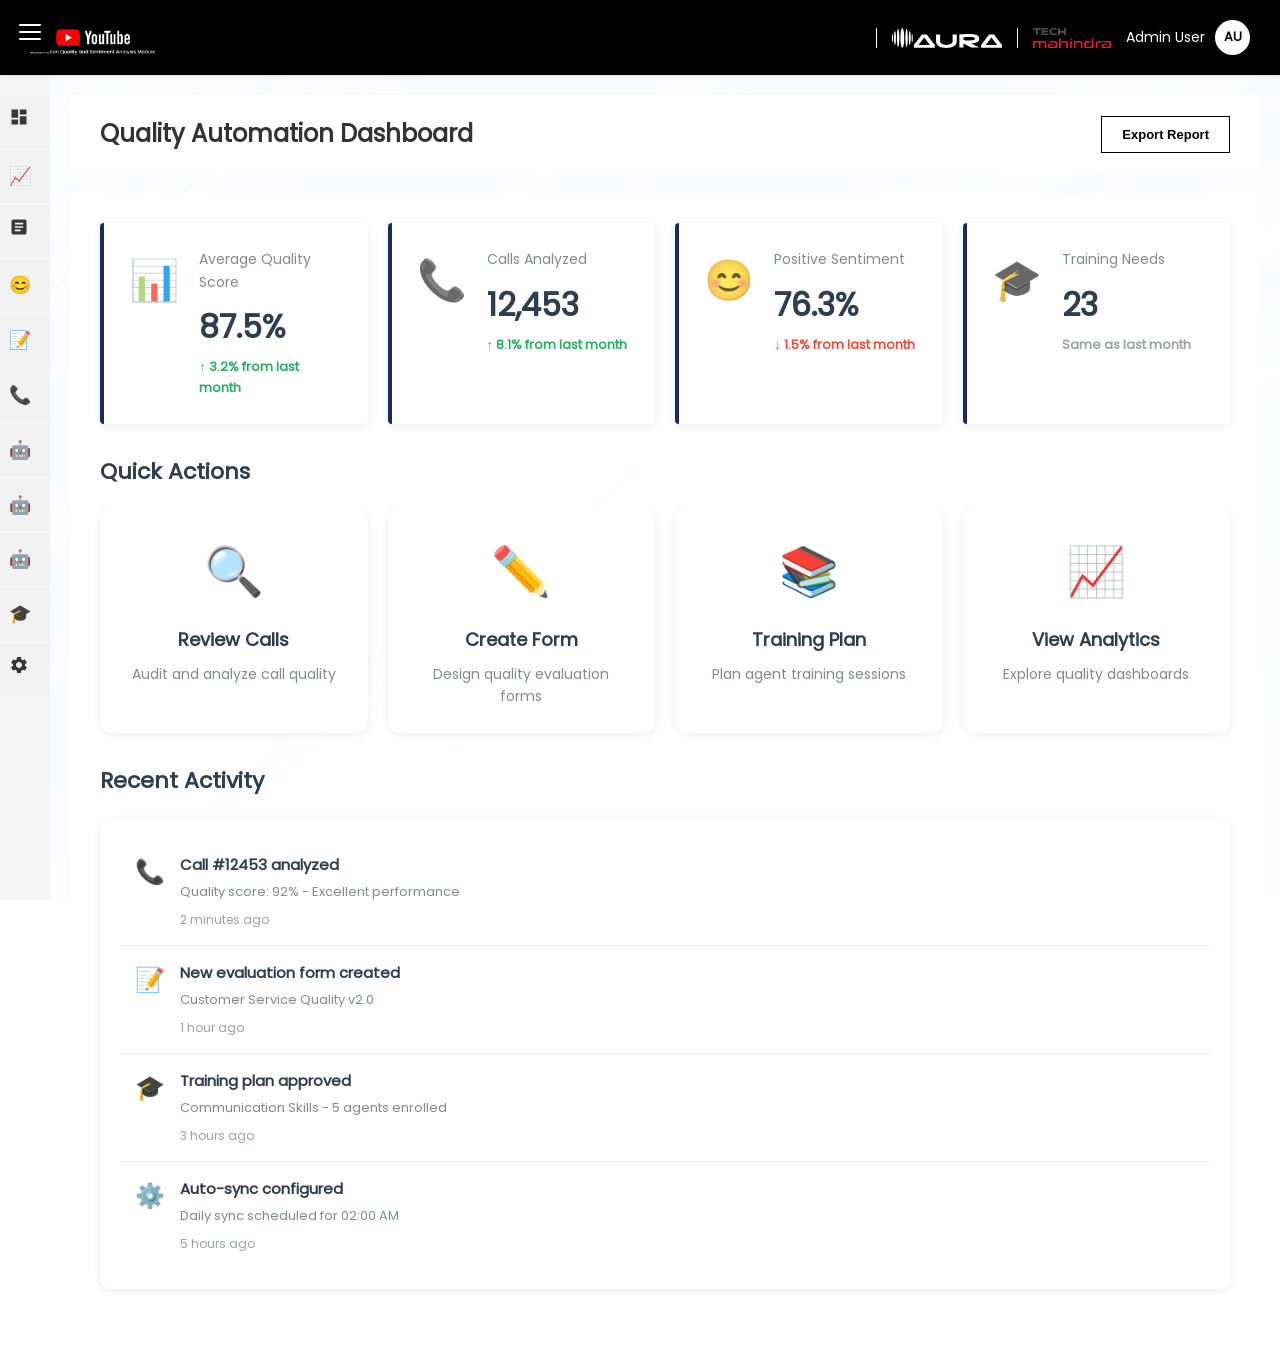
==== commit 52d0ba9f: "Add Human-in-the-Loop AI audit system with three new pages Co-authored-by: livesid44 <169084330+live" ====
--- a/index.html
+++ b/index.html
@@ -46,6 +46,18 @@
                     <span class="icon">📞</span>
                     <span>Call Audit</span>
                 </a>
+                <a href="my-bin-qa.html" class="nav-item" title="My Bin QA">
+                    <span class="icon">🤖</span>
+                    <span>My Bin QA</span>
+                </a>
+                <a href="hitl-dashboard.html" class="nav-item" title="HITL Dashboard">
+                    <span class="icon">🤖</span>
+                    <span>HITL Dashboard</span>
+                </a>
+                <a href="ai-audit-config.html" class="nav-item" title="AI Audit Config">
+                    <span class="icon">🤖</span>
+                    <span>AI Audit Config</span>
+                </a>
                 <a href="tni-module.html" class="nav-item" title="TNI Module">
                     <span class="icon">🎓</span>
                     <span>TNI Module</span>
--- a/css/styles.css
+++ b/css/styles.css
@@ -35,7 +35,7 @@
 
 /* Sidebar */
 .sidebar {
-    width: 70px;
+    width: 50px;
     background-color: #f6f6f6;
     color: #373737;
     padding: 0px;
@@ -55,12 +55,12 @@
 .hamburger-menu {
     position: fixed;
     top: 12px;
-    left: 85px;
+    left: 10px;
     width: 40px;
     height: 40px;
-    background: #CC0000;
+    background: #000000;
     border: none;
-    border-radius: 4px;
+    border-radius: 0;
     cursor: pointer;
     z-index: 101;
     display: flex;
@@ -69,13 +69,13 @@
     align-items: center;
     gap: 5px;
     padding: 8px;
-    box-shadow: 0 2px 4px rgba(0, 0, 0, 0.2);
+    box-shadow: none;
     transition: all 0.3s ease;
 }
 
 .hamburger-menu:hover {
-    background: #B00000;
-    box-shadow: 0 4px 8px rgba(0, 0, 0, 0.3);
+    background: #1a1a1a;
+    box-shadow: none;
 }
 
 .hamburger-menu span {
@@ -168,7 +168,7 @@
 /* Main Content */
 .main-content {
     flex: 1;
-    margin-left: 70px;
+    margin-left: 50px;
     background: transparent;
     padding-top: 75px;
 }
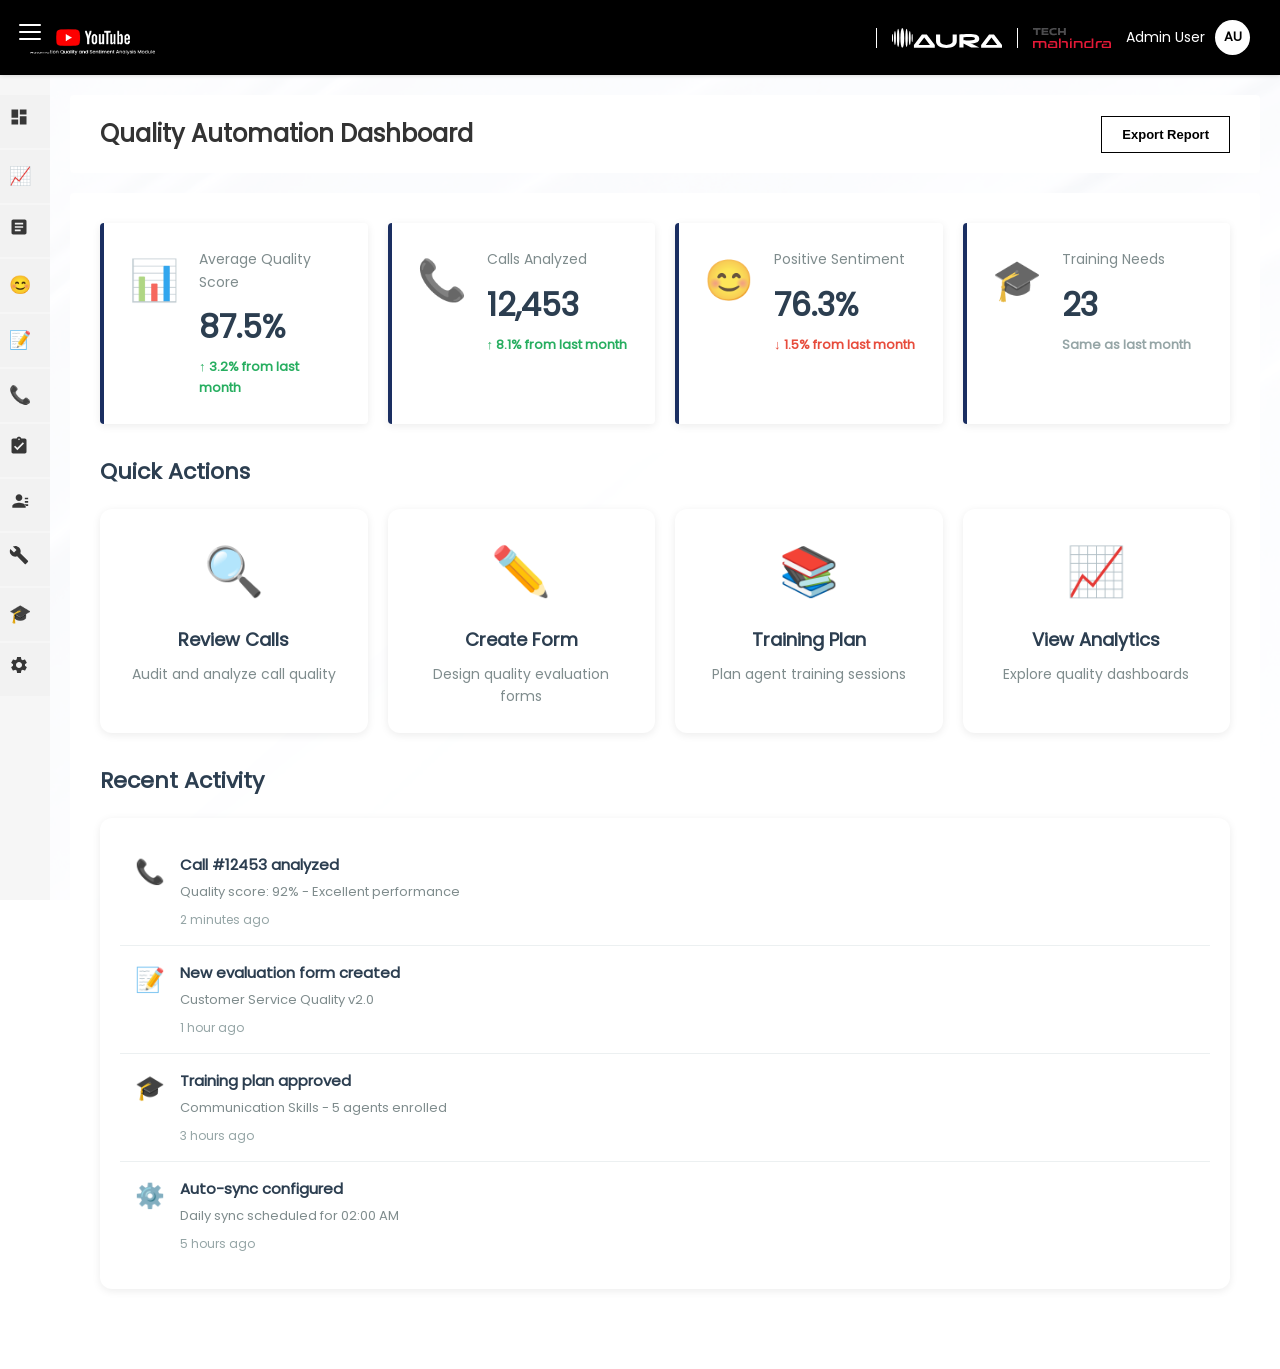
==== commit 9a686646: "Replace emoji icons with professional SVG icons for HITL navigation items Co-authored-by: livesid44 " ====
--- a/index.html
+++ b/index.html
@@ -47,15 +47,21 @@
                     <span>Call Audit</span>
                 </a>
                 <a href="my-bin-qa.html" class="nav-item" title="My Bin QA">
-                    <span class="icon">🤖</span>
+                    <span class="icon">
+                        <svg xmlns="http://www.w3.org/2000/svg" viewBox="0 0 24 24"><path d="M19 3h-4.18C14.4 1.84 13.3 1 12 1c-1.3 0-2.4.84-2.82 2H5c-1.1 0-2 .9-2 2v14c0 1.1.9 2 2 2h14c1.1 0 2-.9 2-2V5c0-1.1-.9-2-2-2zm-7 0c.55 0 1 .45 1 1s-.45 1-1 1-1-.45-1-1 .45-1 1-1zm-2 14l-4-4 1.41-1.41L10 14.17l6.59-6.59L18 9l-8 8z"/></svg>
+                    </span>
                     <span>My Bin QA</span>
                 </a>
                 <a href="hitl-dashboard.html" class="nav-item" title="HITL Dashboard">
-                    <span class="icon">🤖</span>
+                    <span class="icon">
+                        <svg xmlns="http://www.w3.org/2000/svg" viewBox="0 0 24 24"><path d="M12 12c2.21 0 4-1.79 4-4s-1.79-4-4-4-4 1.79-4 4 1.79 4 4 4zm0 2c-2.67 0-8 1.34-8 4v2h16v-2c0-2.66-5.33-4-8-4zm7-6h4v2h-4zm0 4h4v2h-4zm0 4h4v2h-4z"/></svg>
+                    </span>
                     <span>HITL Dashboard</span>
                 </a>
                 <a href="ai-audit-config.html" class="nav-item" title="AI Audit Config">
-                    <span class="icon">🤖</span>
+                    <span class="icon">
+                        <svg xmlns="http://www.w3.org/2000/svg" viewBox="0 0 24 24"><path d="M22.7 19l-9.1-9.1c.9-2.3.4-5-1.5-6.9-2-2-5-2.4-7.4-1.3L9 6 6 9 1.6 4.7C.4 7.1.9 10.1 2.9 12.1c1.9 1.9 4.6 2.4 6.9 1.5l9.1 9.1c.4.4 1 .4 1.4 0l2.3-2.3c.5-.4.5-1.1.1-1.4z"/></svg>
+                    </span>
                     <span>AI Audit Config</span>
                 </a>
                 <a href="tni-module.html" class="nav-item" title="TNI Module">
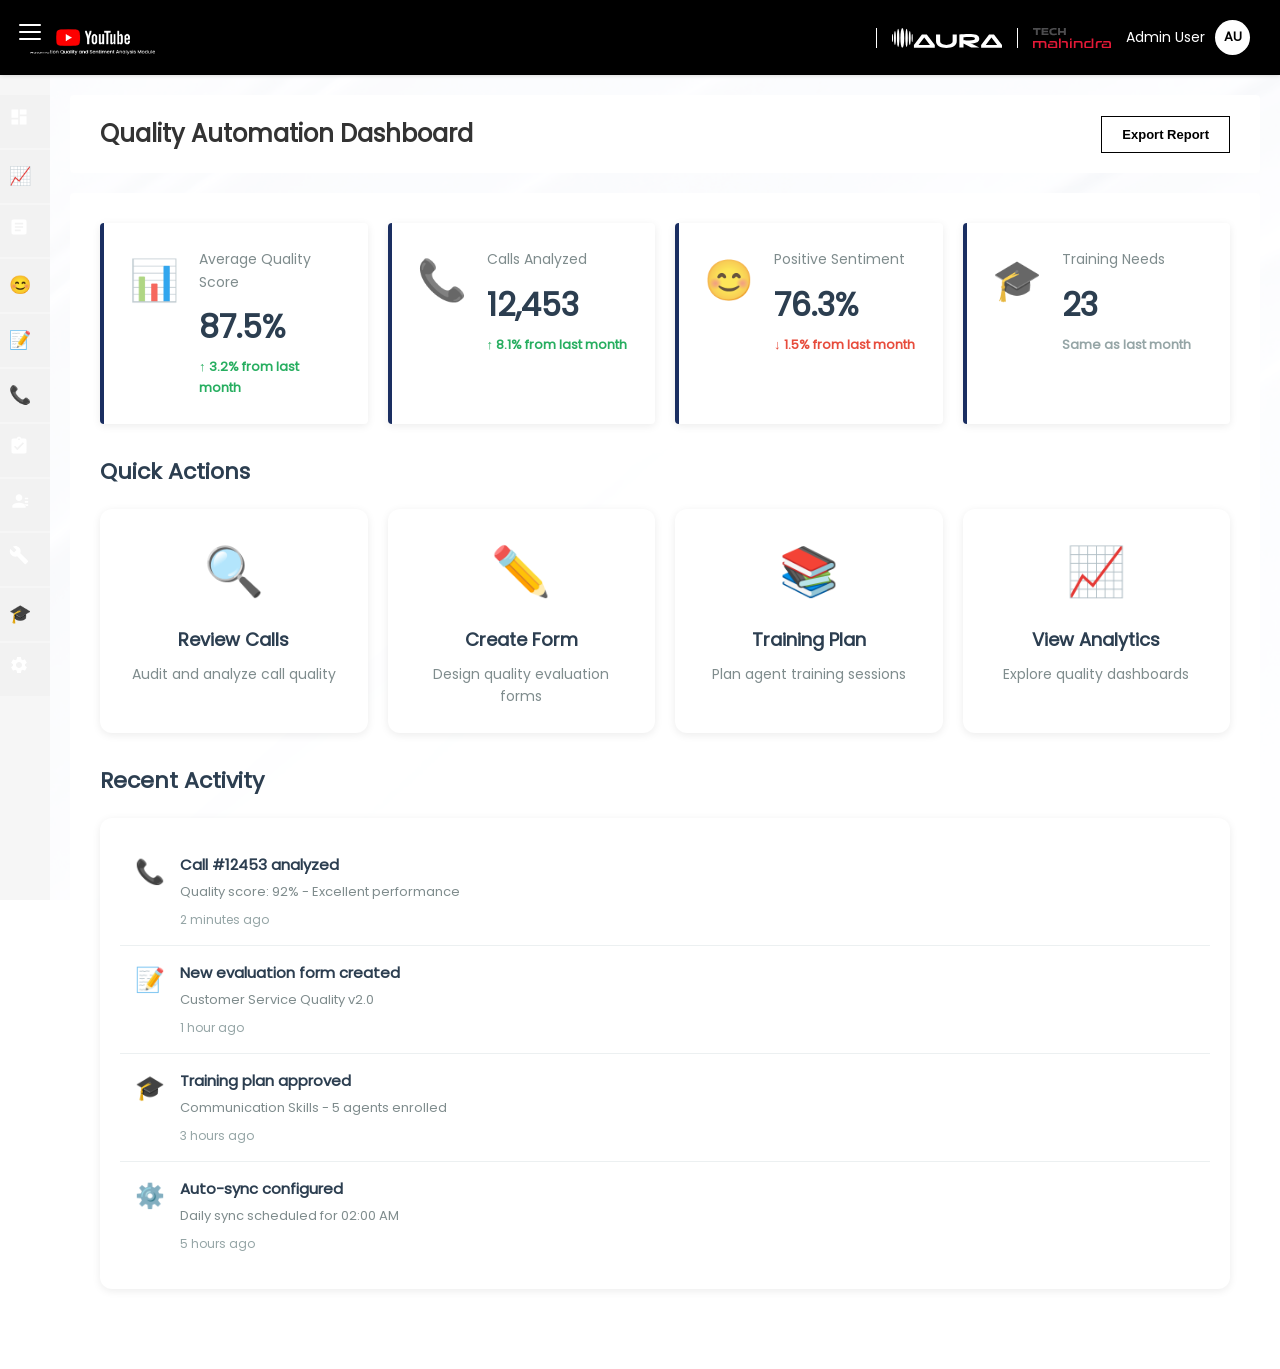
==== commit 845d6525: "Improve QA Analytics platform: unicolor icons, remove whitespace, update gradients Co-authored-by: l" ====
--- a/index.html
+++ b/index.html
@@ -20,7 +20,7 @@
 <nav class="nav-menu">
                 <a href="index.html" class="nav-item" title="Dashboard active">
                     <span class="icon">
-                        <svg xmlns="http://www.w3.org/2000/svg" viewBox="0 0 24 24"><path d="M3 13h8V3H3v10zm0 8h8v-6H3v6zm10 0h8V11h-8v10zm0-18v6h8V3h-8z"/></svg>
+                        <svg xmlns="http://www.w3.org/2000/svg" viewBox="0 0 24 24"><path fill="#FFFFFF" d="M3 13h8V3H3v10zm0 8h8v-6H3v6zm10 0h8V11h-8v10zm0-18v6h8V3h-8z"/></svg>
                     </span>
                     <span>Dashboard</span>
                 </a>
@@ -30,7 +30,7 @@
                 </a>
                 <a href="qa-dashboard.html" class="nav-item" title="CSO Dashboard">
                     <span class="icon">
-                        <svg xmlns="http://www.w3.org/2000/svg" viewBox="0 0 24 24"><path d="M19 3H5c-1.1 0-2 .9-2 2v14c0 1.1.9 2 2 2h14c1.1 0 2-.9 2-2V5c0-1.1-.9-2-2-2zm-5 14H7v-2h7v2zm3-4H7v-2h10v2zm0-4H7V7h10v2z"/></svg>
+                        <svg xmlns="http://www.w3.org/2000/svg" viewBox="0 0 24 24"><path fill="#FFFFFF" d="M19 3H5c-1.1 0-2 .9-2 2v14c0 1.1.9 2 2 2h14c1.1 0 2-.9 2-2V5c0-1.1-.9-2-2-2zm-5 14H7v-2h7v2zm3-4H7v-2h10v2zm0-4H7V7h10v2z"/></svg>
                     </span>
                     <span>QA Dashboard</span>
                 </a>
@@ -48,19 +48,19 @@
                 </a>
                 <a href="my-bin-qa.html" class="nav-item" title="My Bin QA">
                     <span class="icon">
-                        <svg xmlns="http://www.w3.org/2000/svg" viewBox="0 0 24 24"><path d="M19 3h-4.18C14.4 1.84 13.3 1 12 1c-1.3 0-2.4.84-2.82 2H5c-1.1 0-2 .9-2 2v14c0 1.1.9 2 2 2h14c1.1 0 2-.9 2-2V5c0-1.1-.9-2-2-2zm-7 0c.55 0 1 .45 1 1s-.45 1-1 1-1-.45-1-1 .45-1 1-1zm-2 14l-4-4 1.41-1.41L10 14.17l6.59-6.59L18 9l-8 8z"/></svg>
+                        <svg xmlns="http://www.w3.org/2000/svg" viewBox="0 0 24 24"><path fill="#FFFFFF" d="M19 3h-4.18C14.4 1.84 13.3 1 12 1c-1.3 0-2.4.84-2.82 2H5c-1.1 0-2 .9-2 2v14c0 1.1.9 2 2 2h14c1.1 0 2-.9 2-2V5c0-1.1-.9-2-2-2zm-7 0c.55 0 1 .45 1 1s-.45 1-1 1-1-.45-1-1 .45-1 1-1zm-2 14l-4-4 1.41-1.41L10 14.17l6.59-6.59L18 9l-8 8z"/></svg>
                     </span>
                     <span>My Bin QA</span>
                 </a>
                 <a href="hitl-dashboard.html" class="nav-item" title="HITL Dashboard">
                     <span class="icon">
-                        <svg xmlns="http://www.w3.org/2000/svg" viewBox="0 0 24 24"><path d="M12 12c2.21 0 4-1.79 4-4s-1.79-4-4-4-4 1.79-4 4 1.79 4 4 4zm0 2c-2.67 0-8 1.34-8 4v2h16v-2c0-2.66-5.33-4-8-4zm7-6h4v2h-4zm0 4h4v2h-4zm0 4h4v2h-4z"/></svg>
+                        <svg xmlns="http://www.w3.org/2000/svg" viewBox="0 0 24 24"><path fill="#FFFFFF" d="M12 12c2.21 0 4-1.79 4-4s-1.79-4-4-4-4 1.79-4 4 1.79 4 4 4zm0 2c-2.67 0-8 1.34-8 4v2h16v-2c0-2.66-5.33-4-8-4zm7-6h4v2h-4zm0 4h4v2h-4zm0 4h4v2h-4z"/></svg>
                     </span>
                     <span>HITL Dashboard</span>
                 </a>
                 <a href="ai-audit-config.html" class="nav-item" title="AI Audit Config">
                     <span class="icon">
-                        <svg xmlns="http://www.w3.org/2000/svg" viewBox="0 0 24 24"><path d="M22.7 19l-9.1-9.1c.9-2.3.4-5-1.5-6.9-2-2-5-2.4-7.4-1.3L9 6 6 9 1.6 4.7C.4 7.1.9 10.1 2.9 12.1c1.9 1.9 4.6 2.4 6.9 1.5l9.1 9.1c.4.4 1 .4 1.4 0l2.3-2.3c.5-.4.5-1.1.1-1.4z"/></svg>
+                        <svg xmlns="http://www.w3.org/2000/svg" viewBox="0 0 24 24"><path fill="#FFFFFF" d="M22.7 19l-9.1-9.1c.9-2.3.4-5-1.5-6.9-2-2-5-2.4-7.4-1.3L9 6 6 9 1.6 4.7C.4 7.1.9 10.1 2.9 12.1c1.9 1.9 4.6 2.4 6.9 1.5l9.1 9.1c.4.4 1 .4 1.4 0l2.3-2.3c.5-.4.5-1.1.1-1.4z"/></svg>
                     </span>
                     <span>AI Audit Config</span>
                 </a>
@@ -70,7 +70,7 @@
                 </a>
                 <a href="configuration.html" class="nav-item" title="Configuration">
                     <span class="icon">
-                        <svg xmlns="http://www.w3.org/2000/svg" viewBox="0 0 24 24"><path d="M19.14 12.94c.04-.3.06-.61.06-.94 0-.32-.02-.64-.07-.94l2.03-1.58c.18-.14.23-.41.12-.61l-1.92-3.32c-.12-.22-.37-.29-.59-.22l-2.39.96c-.5-.38-1.03-.7-1.62-.94L14.4 2.81c-.04-.24-.24-.41-.48-.41h-3.84c-.24 0-.43.17-.47.41l-.36 2.54c-.59.24-1.13.57-1.62.94l-2.39-.96c-.22-.08-.47 0-.59.22L2.74 8.87c-.12.21-.08.47.12.61l2.03 1.58c-.05.3-.09.63-.09.94s.02.64.07.94l-2.03 1.58c-.18.14-.23.41-.12.61l1.92 3.32c.12.22.37.29.59.22l2.39-.96c.5.38 1.03.7 1.62.94l.36 2.54c.05.24.24.41.48.41h3.84c.24 0 .44-.17.47-.41l.36-2.54c.59-.24 1.13-.56 1.62-.94l2.39.96c.22.08.47 0 .59-.22l1.92-3.32c.12-.22.07-.47-.12-.61l-2.01-1.58zM12 15.6c-1.98 0-3.6-1.62-3.6-3.6s1.62-3.6 3.6-3.6 3.6 1.62 3.6 3.6-1.62 3.6-3.6 3.6z"/></svg>
+                        <svg xmlns="http://www.w3.org/2000/svg" viewBox="0 0 24 24"><path fill="#FFFFFF" d="M19.14 12.94c.04-.3.06-.61.06-.94 0-.32-.02-.64-.07-.94l2.03-1.58c.18-.14.23-.41.12-.61l-1.92-3.32c-.12-.22-.37-.29-.59-.22l-2.39.96c-.5-.38-1.03-.7-1.62-.94L14.4 2.81c-.04-.24-.24-.41-.48-.41h-3.84c-.24 0-.43.17-.47.41l-.36 2.54c-.59.24-1.13.57-1.62.94l-2.39-.96c-.22-.08-.47 0-.59.22L2.74 8.87c-.12.21-.08.47.12.61l2.03 1.58c-.05.3-.09.63-.09.94s.02.64.07.94l-2.03 1.58c-.18.14-.23.41-.12.61l1.92 3.32c.12.22.37.29.59.22l2.39-.96c.5.38 1.03.7 1.62.94l.36 2.54c.05.24.24.41.48.41h3.84c.24 0 .44-.17.47-.41l.36-2.54c.59-.24 1.13-.56 1.62-.94l2.39.96c.22.08.47 0 .59-.22l1.92-3.32c.12-.22.07-.47-.12-.61l-2.01-1.58zM12 15.6c-1.98 0-3.6-1.62-3.6-3.6s1.62-3.6 3.6-3.6 3.6 1.62 3.6 3.6-1.62 3.6-3.6 3.6z"/></svg>
                     </span>
                     <span>Configuration</span>
                 </a>
--- a/css/styles.css
+++ b/css/styles.css
@@ -45,10 +45,36 @@
     padding-top: 75px;
     z-index: 99;
     transition: width 0.3s ease;
+    zoom: 1 !important; /* Force 100% zoom for sidebar consistency */
 }
 
 .sidebar.expanded {
     width: 220px;
+}
+
+/* Custom Scrollbar for Sidebar */
+.sidebar::-webkit-scrollbar {
+    width: 6px;
+}
+
+.sidebar::-webkit-scrollbar-track {
+    background: #e0e0e0;
+    border-radius: 3px;
+}
+
+.sidebar::-webkit-scrollbar-thumb {
+    background: linear-gradient(180deg, #CC0000, #B00000);
+    border-radius: 3px;
+}
+
+.sidebar::-webkit-scrollbar-thumb:hover {
+    background: linear-gradient(180deg, #FF0000, #CC0000);
+}
+
+/* Firefox scrollbar */
+.sidebar {
+    scrollbar-width: thin;
+    scrollbar-color: #CC0000 #e0e0e0;
 }
 
 /* Hamburger Menu Button */
@@ -71,6 +97,7 @@
     padding: 8px;
     box-shadow: none;
     transition: all 0.3s ease;
+    zoom: 1 !important; /* Force 100% zoom for hamburger consistency */
 }
 
 .hamburger-menu:hover {
@@ -185,6 +212,7 @@
     left: 0;
     right: 0;
     z-index: 100;
+    zoom: 1 !important; /* Force 100% zoom for header consistency */
 }
 
 .header-left {
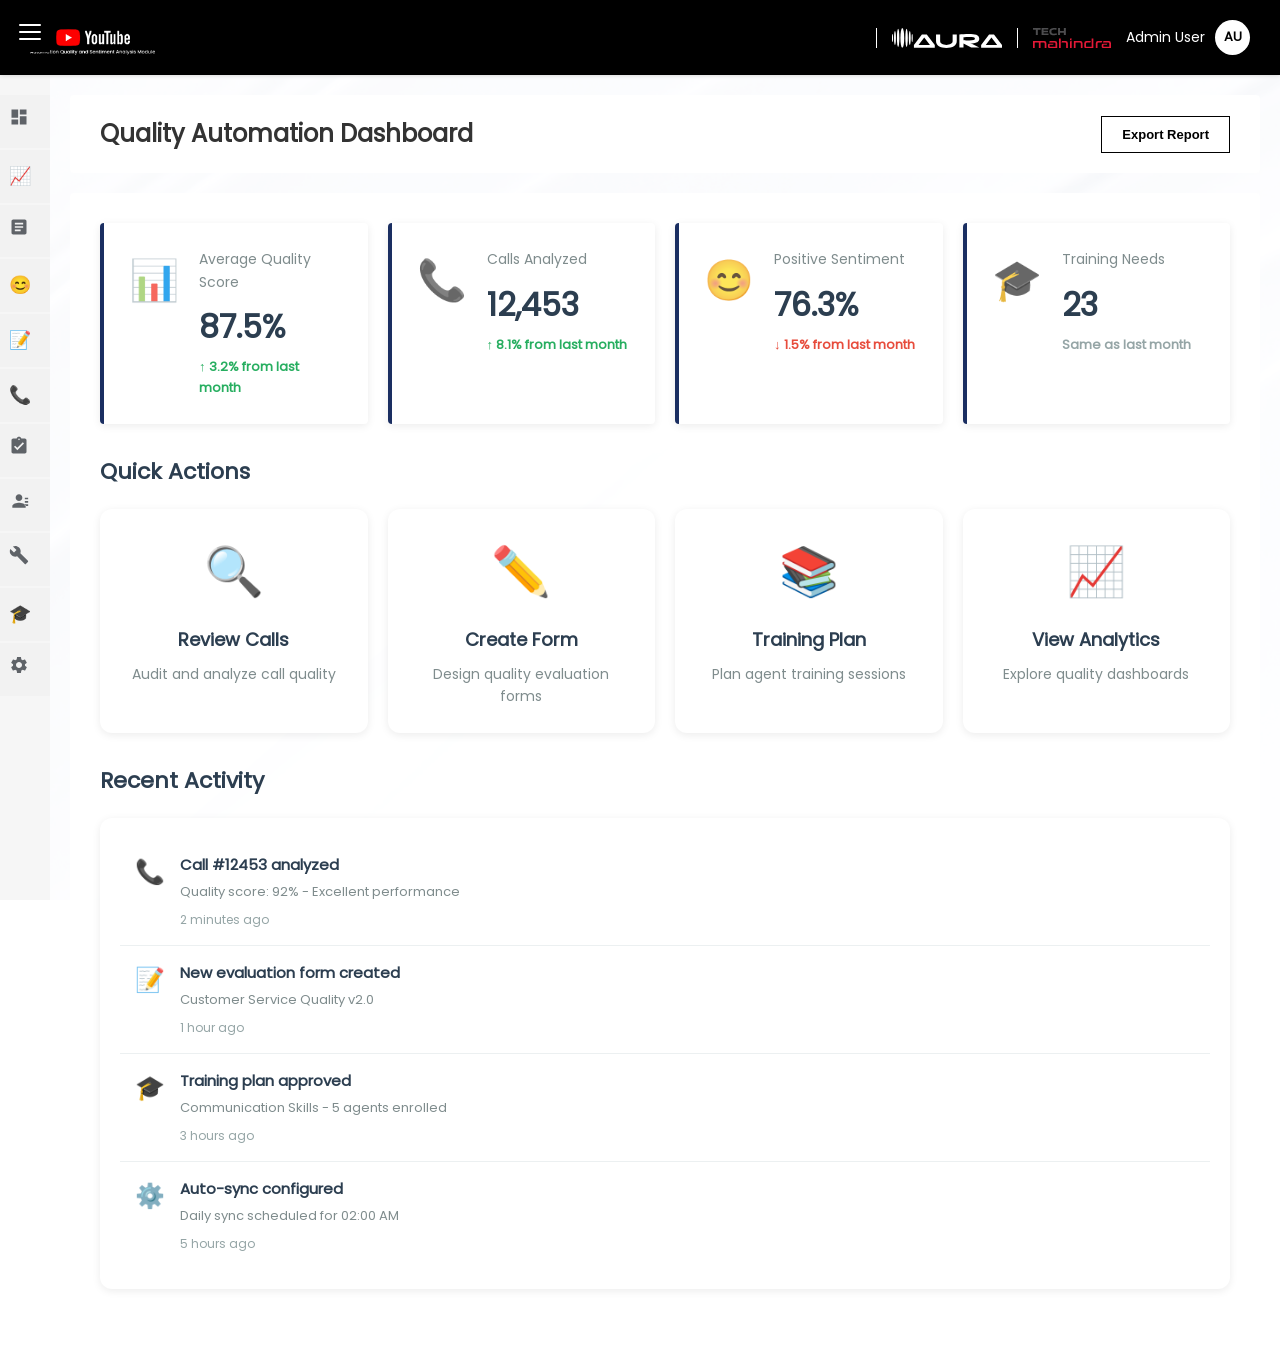
==== commit 7c2694dc: "Apply Google Material Design theme to QA Analytics platform - Replace purple/violet (#667eea, #764ba" ====
--- a/index.html
+++ b/index.html
@@ -20,7 +20,7 @@
 <nav class="nav-menu">
                 <a href="index.html" class="nav-item" title="Dashboard active">
                     <span class="icon">
-                        <svg xmlns="http://www.w3.org/2000/svg" viewBox="0 0 24 24"><path fill="#FFFFFF" d="M3 13h8V3H3v10zm0 8h8v-6H3v6zm10 0h8V11h-8v10zm0-18v6h8V3h-8z"/></svg>
+                        <svg xmlns="http://www.w3.org/2000/svg" viewBox="0 0 24 24"><path fill="currentColor" d="M3 13h8V3H3v10zm0 8h8v-6H3v6zm10 0h8V11h-8v10zm0-18v6h8V3h-8z"/></svg>
                     </span>
                     <span>Dashboard</span>
                 </a>
@@ -30,7 +30,7 @@
                 </a>
                 <a href="qa-dashboard.html" class="nav-item" title="CSO Dashboard">
                     <span class="icon">
-                        <svg xmlns="http://www.w3.org/2000/svg" viewBox="0 0 24 24"><path fill="#FFFFFF" d="M19 3H5c-1.1 0-2 .9-2 2v14c0 1.1.9 2 2 2h14c1.1 0 2-.9 2-2V5c0-1.1-.9-2-2-2zm-5 14H7v-2h7v2zm3-4H7v-2h10v2zm0-4H7V7h10v2z"/></svg>
+                        <svg xmlns="http://www.w3.org/2000/svg" viewBox="0 0 24 24"><path fill="currentColor" d="M19 3H5c-1.1 0-2 .9-2 2v14c0 1.1.9 2 2 2h14c1.1 0 2-.9 2-2V5c0-1.1-.9-2-2-2zm-5 14H7v-2h7v2zm3-4H7v-2h10v2zm0-4H7V7h10v2z"/></svg>
                     </span>
                     <span>QA Dashboard</span>
                 </a>
@@ -48,19 +48,19 @@
                 </a>
                 <a href="my-bin-qa.html" class="nav-item" title="My Bin QA">
                     <span class="icon">
-                        <svg xmlns="http://www.w3.org/2000/svg" viewBox="0 0 24 24"><path fill="#FFFFFF" d="M19 3h-4.18C14.4 1.84 13.3 1 12 1c-1.3 0-2.4.84-2.82 2H5c-1.1 0-2 .9-2 2v14c0 1.1.9 2 2 2h14c1.1 0 2-.9 2-2V5c0-1.1-.9-2-2-2zm-7 0c.55 0 1 .45 1 1s-.45 1-1 1-1-.45-1-1 .45-1 1-1zm-2 14l-4-4 1.41-1.41L10 14.17l6.59-6.59L18 9l-8 8z"/></svg>
+                        <svg xmlns="http://www.w3.org/2000/svg" viewBox="0 0 24 24"><path fill="currentColor" d="M19 3h-4.18C14.4 1.84 13.3 1 12 1c-1.3 0-2.4.84-2.82 2H5c-1.1 0-2 .9-2 2v14c0 1.1.9 2 2 2h14c1.1 0 2-.9 2-2V5c0-1.1-.9-2-2-2zm-7 0c.55 0 1 .45 1 1s-.45 1-1 1-1-.45-1-1 .45-1 1-1zm-2 14l-4-4 1.41-1.41L10 14.17l6.59-6.59L18 9l-8 8z"/></svg>
                     </span>
                     <span>My Bin QA</span>
                 </a>
                 <a href="hitl-dashboard.html" class="nav-item" title="HITL Dashboard">
                     <span class="icon">
-                        <svg xmlns="http://www.w3.org/2000/svg" viewBox="0 0 24 24"><path fill="#FFFFFF" d="M12 12c2.21 0 4-1.79 4-4s-1.79-4-4-4-4 1.79-4 4 1.79 4 4 4zm0 2c-2.67 0-8 1.34-8 4v2h16v-2c0-2.66-5.33-4-8-4zm7-6h4v2h-4zm0 4h4v2h-4zm0 4h4v2h-4z"/></svg>
+                        <svg xmlns="http://www.w3.org/2000/svg" viewBox="0 0 24 24"><path fill="currentColor" d="M12 12c2.21 0 4-1.79 4-4s-1.79-4-4-4-4 1.79-4 4 1.79 4 4 4zm0 2c-2.67 0-8 1.34-8 4v2h16v-2c0-2.66-5.33-4-8-4zm7-6h4v2h-4zm0 4h4v2h-4zm0 4h4v2h-4z"/></svg>
                     </span>
                     <span>HITL Dashboard</span>
                 </a>
                 <a href="ai-audit-config.html" class="nav-item" title="AI Audit Config">
                     <span class="icon">
-                        <svg xmlns="http://www.w3.org/2000/svg" viewBox="0 0 24 24"><path fill="#FFFFFF" d="M22.7 19l-9.1-9.1c.9-2.3.4-5-1.5-6.9-2-2-5-2.4-7.4-1.3L9 6 6 9 1.6 4.7C.4 7.1.9 10.1 2.9 12.1c1.9 1.9 4.6 2.4 6.9 1.5l9.1 9.1c.4.4 1 .4 1.4 0l2.3-2.3c.5-.4.5-1.1.1-1.4z"/></svg>
+                        <svg xmlns="http://www.w3.org/2000/svg" viewBox="0 0 24 24"><path fill="currentColor" d="M22.7 19l-9.1-9.1c.9-2.3.4-5-1.5-6.9-2-2-5-2.4-7.4-1.3L9 6 6 9 1.6 4.7C.4 7.1.9 10.1 2.9 12.1c1.9 1.9 4.6 2.4 6.9 1.5l9.1 9.1c.4.4 1 .4 1.4 0l2.3-2.3c.5-.4.5-1.1.1-1.4z"/></svg>
                     </span>
                     <span>AI Audit Config</span>
                 </a>
@@ -70,7 +70,7 @@
                 </a>
                 <a href="configuration.html" class="nav-item" title="Configuration">
                     <span class="icon">
-                        <svg xmlns="http://www.w3.org/2000/svg" viewBox="0 0 24 24"><path fill="#FFFFFF" d="M19.14 12.94c.04-.3.06-.61.06-.94 0-.32-.02-.64-.07-.94l2.03-1.58c.18-.14.23-.41.12-.61l-1.92-3.32c-.12-.22-.37-.29-.59-.22l-2.39.96c-.5-.38-1.03-.7-1.62-.94L14.4 2.81c-.04-.24-.24-.41-.48-.41h-3.84c-.24 0-.43.17-.47.41l-.36 2.54c-.59.24-1.13.57-1.62.94l-2.39-.96c-.22-.08-.47 0-.59.22L2.74 8.87c-.12.21-.08.47.12.61l2.03 1.58c-.05.3-.09.63-.09.94s.02.64.07.94l-2.03 1.58c-.18.14-.23.41-.12.61l1.92 3.32c.12.22.37.29.59.22l2.39-.96c.5.38 1.03.7 1.62.94l.36 2.54c.05.24.24.41.48.41h3.84c.24 0 .44-.17.47-.41l.36-2.54c.59-.24 1.13-.56 1.62-.94l2.39.96c.22.08.47 0 .59-.22l1.92-3.32c.12-.22.07-.47-.12-.61l-2.01-1.58zM12 15.6c-1.98 0-3.6-1.62-3.6-3.6s1.62-3.6 3.6-3.6 3.6 1.62 3.6 3.6-1.62 3.6-3.6 3.6z"/></svg>
+                        <svg xmlns="http://www.w3.org/2000/svg" viewBox="0 0 24 24"><path fill="currentColor" d="M19.14 12.94c.04-.3.06-.61.06-.94 0-.32-.02-.64-.07-.94l2.03-1.58c.18-.14.23-.41.12-.61l-1.92-3.32c-.12-.22-.37-.29-.59-.22l-2.39.96c-.5-.38-1.03-.7-1.62-.94L14.4 2.81c-.04-.24-.24-.41-.48-.41h-3.84c-.24 0-.43.17-.47.41l-.36 2.54c-.59.24-1.13.57-1.62.94l-2.39-.96c-.22-.08-.47 0-.59.22L2.74 8.87c-.12.21-.08.47.12.61l2.03 1.58c-.05.3-.09.63-.09.94s.02.64.07.94l-2.03 1.58c-.18.14-.23.41-.12.61l1.92 3.32c.12.22.37.29.59.22l2.39-.96c.5.38 1.03.7 1.62.94l.36 2.54c.05.24.24.41.48.41h3.84c.24 0 .44-.17.47-.41l.36-2.54c.59-.24 1.13-.56 1.62-.94l2.39.96c.22.08.47 0 .59-.22l1.92-3.32c.12-.22.07-.47-.12-.61l-2.01-1.58zM12 15.6c-1.98 0-3.6-1.62-3.6-3.6s1.62-3.6 3.6-3.6 3.6 1.62 3.6 3.6-1.62 3.6-3.6 3.6z"/></svg>
                     </span>
                     <span>Configuration</span>
                 </a>
--- a/css/styles.css
+++ b/css/styles.css
@@ -157,26 +157,32 @@
 }
 
 .nav-item:hover {
-    background-color: #f0f0f0;
-    color: #CC0000;
+    background-color: #f1f3f4;
+    color: #4285f4;
 }
 
 .nav-item.active {
-    background-color: #CC0000;
-    color: #ffffff;
-    border-left: 4px solid #B00000;
+    background-color: #e8f0fe;
+    color: #4285f4;
+    border-left: 4px solid #4285f4;
 }
 
 .nav-item .icon {
     font-size: 18px;
     min-width: 20px;
     text-align: center;
+    color: #5f6368;
 }
 
 .nav-item .icon svg {
     width: 20px;
     height: 20px;
     fill: currentColor;
+}
+
+.nav-item:hover .icon,
+.nav-item.active .icon {
+    color: #4285f4;
 }
 
 .nav-item span:not(.icon) {
@@ -324,7 +330,7 @@
 .btn-link {
     background: none;
     border: none;
-    color: #667eea;
+    color: #4285f4;
     cursor: pointer;
     text-decoration: underline;
     font-size: 14px;
@@ -578,12 +584,12 @@
 }
 
 .tab-btn:hover {
-    color: #667eea;
+    color: #4285f4;
 }
 
 .tab-btn.active {
-    color: #667eea;
-    border-bottom-color: #667eea;
+    color: #4285f4;
+    border-bottom-color: #4285f4;
 }
 
 .tab-content {
@@ -616,7 +622,7 @@
 }
 
 .range-bar {
-    background: linear-gradient(135deg, #667eea 0%, #764ba2 100%);
+    background: linear-gradient(135deg, #4285f4 0%, #357ae8 100%);
     height: 30px;
     border-radius: 6px;
     display: flex;
@@ -677,7 +683,7 @@
 
 .score {
     font-weight: 700;
-    color: #667eea;
+    color: #4285f4;
     font-size: 16px;
 }
 
@@ -715,7 +721,7 @@
 
 .progress {
     height: 100%;
-    background: linear-gradient(135deg, #667eea 0%, #764ba2 100%);
+    background: linear-gradient(135deg, #4285f4 0%, #357ae8 100%);
     transition: width 0.5s ease;
 }
 
@@ -825,7 +831,7 @@
     width: 120px;
     height: 120px;
     border-radius: 50%;
-    background: linear-gradient(135deg, #667eea 0%, #764ba2 100%);
+    background: linear-gradient(135deg, #4285f4 0%, #357ae8 100%);
     color: white;
     display: flex;
     align-items: center;
@@ -905,14 +911,14 @@
 
 .emotion-fill {
     height: 100%;
-    background: linear-gradient(135deg, #667eea 0%, #764ba2 100%);
+    background: linear-gradient(135deg, #4285f4 0%, #357ae8 100%);
     transition: width 0.5s ease;
 }
 
 .emotion-percent {
     font-size: 14px;
     font-weight: 600;
-    color: #667eea;
+    color: #4285f4;
 }
 
 /* Emotion Tags */
@@ -1013,7 +1019,7 @@
 
 .form-item.active {
     background: #e7f3ff;
-    border-left: 3px solid #667eea;
+    border-left: 3px solid #4285f4;
 }
 
 .form-item h4 {
@@ -1054,7 +1060,7 @@
 
 .form-title-input:focus {
     outline: none;
-    border-bottom-color: #667eea;
+    border-bottom-color: #4285f4;
 }
 
 .form-description-input {
@@ -1069,7 +1075,7 @@
 
 .form-description-input:focus {
     outline: none;
-    border-bottom-color: #667eea;
+    border-bottom-color: #4285f4;
 }
 
 /* Form Sections */
@@ -1145,7 +1151,7 @@
 
 .field-type-badge {
     padding: 3px 10px;
-    background: #667eea;
+    background: #4285f4;
     color: white;
     border-radius: 12px;
     font-size: 11px;
@@ -1208,7 +1214,7 @@
 
 .form-control:focus {
     outline: none;
-    border-color: #667eea;
+    border-color: #4285f4;
 }
 
 .checkbox-label {
@@ -1383,7 +1389,7 @@
 
 .transcript-line.agent {
     background: #e7f3ff;
-    border-left: 4px solid #667eea;
+    border-left: 4px solid #4285f4;
 }
 
 .transcript-line.customer {
@@ -1406,7 +1412,7 @@
 }
 
 .speaker-badge.agent {
-    background: #667eea;
+    background: #4285f4;
     color: white;
 }
 
@@ -1578,13 +1584,13 @@
 
 .progress-fill {
     height: 100%;
-    background: linear-gradient(135deg, #667eea 0%, #764ba2 100%);
+    background: linear-gradient(135deg, #4285f4 0%, #357ae8 100%);
     transition: width 0.5s ease;
 }
 
 .progress-text {
     font-size: 13px;
-    color: #667eea;
+    color: #4285f4;
     font-weight: 600;
 }
 
@@ -1742,7 +1748,7 @@
 }
 
 input:checked + .toggle-slider {
-    background-color: #667eea;
+    background-color: #4285f4;
 }
 
 input:checked + .toggle-slider:before {
@@ -1799,7 +1805,7 @@
 }
 
 .integration-card:hover {
-    border-color: #667eea;
+    border-color: #4285f4;
     transform: translateY(-5px);
 }
 
@@ -1836,7 +1842,7 @@
     width: 18px;
     height: 18px;
     border-radius: 50%;
-    background: #667eea;
+    background: #4285f4;
     cursor: pointer;
 }
 
@@ -1844,13 +1850,13 @@
     width: 18px;
     height: 18px;
     border-radius: 50%;
-    background: #667eea;
+    background: #4285f4;
     cursor: pointer;
 }
 
 .range-value {
     font-weight: 600;
-    color: #667eea;
+    color: #4285f4;
     margin-left: 10px;
 }
 
@@ -1878,7 +1884,7 @@
 
 .role-badge {
     padding: 3px 10px;
-    background: #667eea;
+    background: #4285f4;
     color: white;
     border-radius: 12px;
     font-size: 11px;
@@ -1955,7 +1961,7 @@
 }
 
 .dot.blue {
-    background: #667eea;
+    background: #4285f4;
 }
 
 .dot.green {
